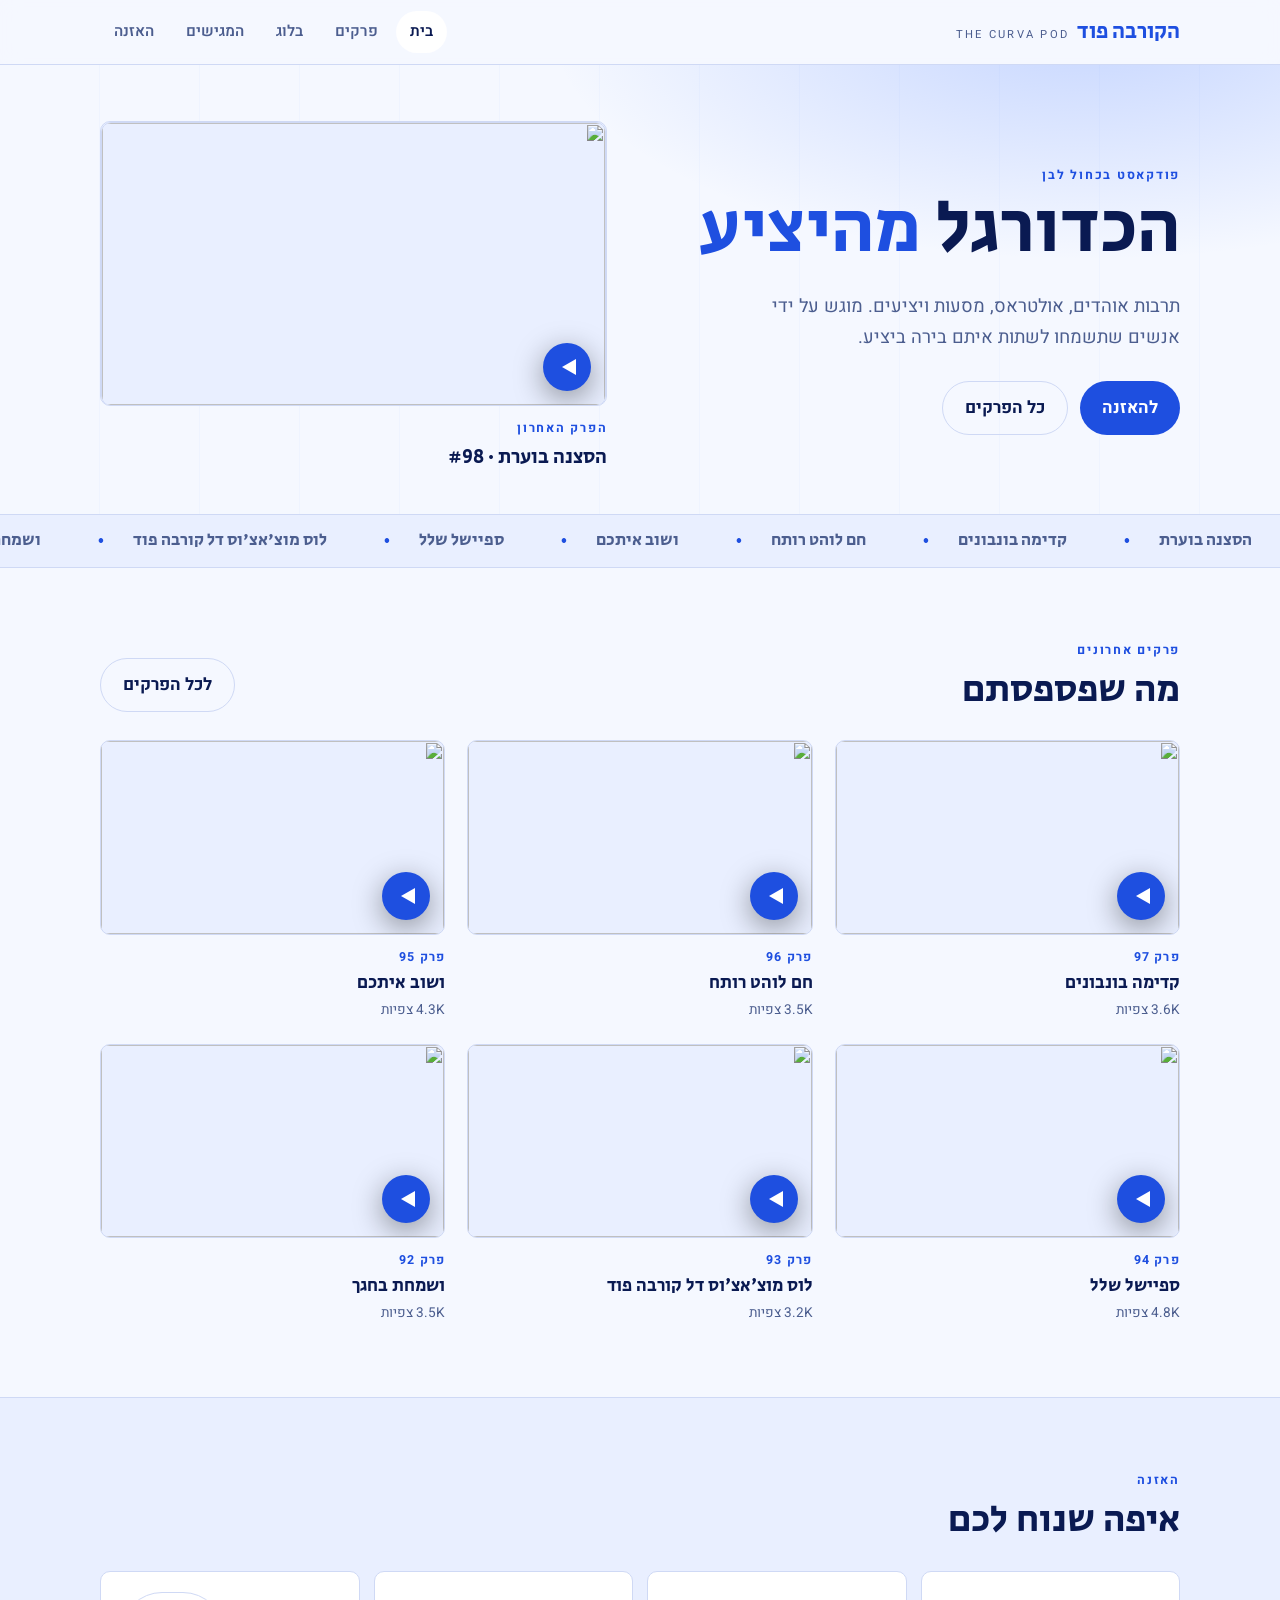
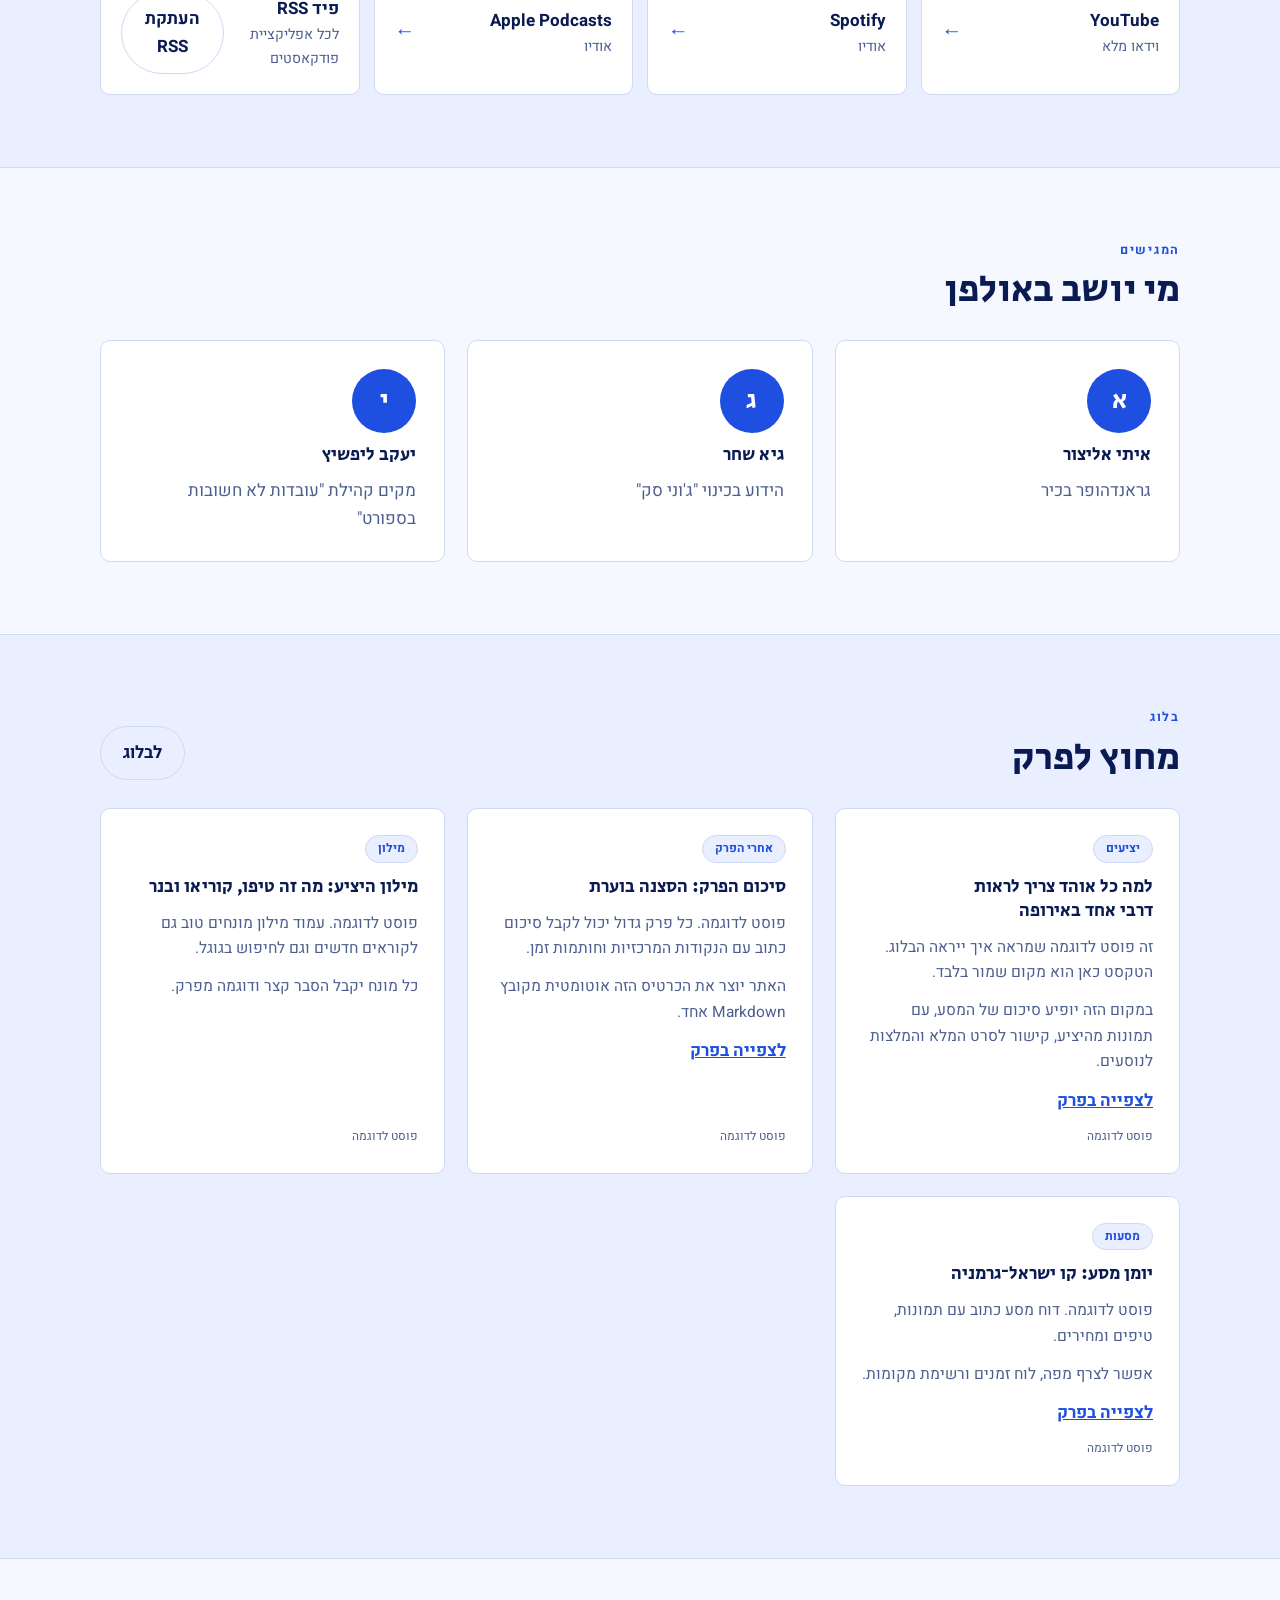
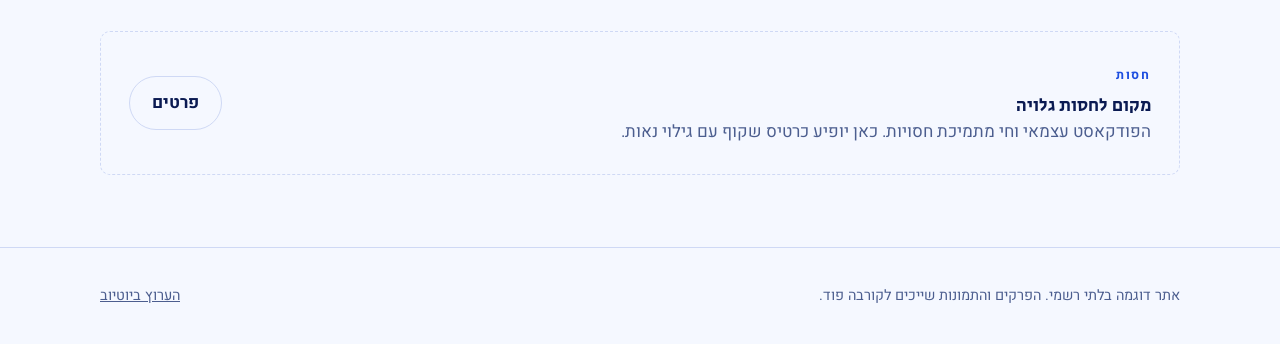
==== index.html @ 79d36384 "Add Curva Pod sample website Co-Authored-By: Claude Sonnet 5.5 <noreply@anthropic.com> Claude-Sessio" ====
<!doctype html>
<html lang="he" dir="rtl">
<head>
<meta charset="utf-8">
<meta name="viewport" content="width=device-width,initial-scale=1">
<title>הקורבה פוד</title>
<meta name="description" content="פודקאסט בכחול לבן על תרבות אוהדים, אולטראס והיציע. כל הפרקים, בלוג והמגישים.">
<meta property="og:title" content="הקורבה פוד">
<meta property="og:description" content="פודקאסט בכחול לבן על תרבות אוהדים, אולטראס והיציע. כל הפרקים, בלוג והמגישים.">
<link rel="preconnect" href="https://fonts.googleapis.com">
<link rel="preconnect" href="https://fonts.gstatic.com" crossorigin>
<link rel="stylesheet" href="https://fonts.googleapis.com/css2?family=Secular+One&family=Heebo:wght@400;600;700&display=swap">
<link rel="stylesheet" href="assets/style.css">
</head>
<body>
<header class="top"><div class="w">
<a class="logo" href="index.html"><b>הקורבה פוד</b><small>THE CURVA POD</small></a>
<nav aria-label="ראשי">
<a href="index.html" aria-current="page">בית</a><a href="episodes.html">פרקים</a><a href="blog.html">בלוג</a><a href="index.html#about">המגישים</a><a href="index.html#listen">האזנה</a>
</nav></div></header>
<main>
<section class="hero"><div class="w">
<div><span class="eyebrow">פודקאסט בכחול לבן</span>
<h1>הכדורגל <span>מהיציע</span></h1>
<p class="lead">תרבות אוהדים, אולטראס, מסעות ויציעים. מוגש על ידי אנשים שתשמחו לשתות איתם בירה ביציע.</p>
<div class="cta"><a class="btn" href="#listen">להאזנה</a><a class="btn ghost" href="episodes.html">כל הפרקים</a></div></div>
<div class="stage"><div class="vid" id="featured"></div><div class="cap"><span class="eyebrow">הפרק האחרון</span><b id="feat-title"></b></div></div>
</div></section>
<div class="ticker" id="ticker" aria-hidden="true"></div>
<section class="s"><div class="w">
<div class="head"><div class="l"><span class="eyebrow">פרקים אחרונים</span><h2>מה שפספסתם</h2></div><a class="btn ghost" href="episodes.html">לכל הפרקים</a></div>
<div class="grid3" id="latest"></div></div></section>
<section class="s band" id="listen"><div class="w">
<div class="head"><div class="l"><span class="eyebrow">האזנה</span><h2>איפה שנוח לכם</h2></div></div>
<div class="platforms">
<a class="pl" data-link="channelUrl" href="" target="_blank" rel="noopener"><span>YouTube<small>וידאו מלא</small></span><span class="arr">&larr;</span></a>
<a class="pl" data-link="spotify" href="" target="_blank" rel="noopener"><span>Spotify<small>אודיו</small></span><span class="arr">&larr;</span></a>
<a class="pl" data-link="apple" href="" target="_blank" rel="noopener"><span>Apple Podcasts<small>אודיו</small></span><span class="arr">&larr;</span></a>
<div class="pl"><span>פיד RSS<small>לכל אפליקציית פודקאסטים</small></span><button class="btn ghost" data-copy="">העתקת RSS</button></div>
</div></div></section>
<section class="s" id="about"><div class="w">
<div class="head"><div class="l"><span class="eyebrow">המגישים</span><h2>מי יושב באולפן</h2></div></div>
<div class="hosts" id="hosts"></div></div></section>
<section class="s band"><div class="w">
<div class="head"><div class="l"><span class="eyebrow">בלוג</span><h2>מחוץ לפרק</h2></div><a class="btn ghost" href="blog.html">לבלוג</a></div>
<div class="posts" id="posts"></div></div></section>
<section class="s"><div class="w"><div class="sponsor"><div><span class="eyebrow">חסות</span><h3 style="margin-top:6px">מקום לחסות גלויה</h3><p>הפודקאסט עצמאי וחי מתמיכת חסויות. כאן יופיע כרטיס שקוף עם גילוי נאות.</p></div><a class="btn ghost" href="#">פרטים</a></div></div></section>
</main>
<footer><div class="w"><span>אתר דוגמה בלתי רשמי. הפרקים והתמונות שייכים לקורבה פוד.</span><a href="" data-link="channelUrl" target="_blank" rel="noopener">הערוץ ביוטיוב</a></div></footer>
<script src="assets/data.js"></script><script src="assets/app.js"></script>
</body></html>
---- assets/style.css ----
:root{--bg:#070E22;--bg2:#0C1736;--surface:#101D42;--fg:#EEF2FF;--muted:#9DB0DE;--accent:#4C7DFF;--accent2:#8FB0FF;--line:#22346A;--white:#fff;
--display:'Secular One','Arial Hebrew',Arial,sans-serif;--body:'Heebo','Arial Hebrew',Arial,sans-serif}
@media (prefers-color-scheme:light){:root:not([data-theme=dark]){--bg:#F5F8FF;--bg2:#E9EFFF;--surface:#fff;--fg:#0A1A52;--muted:#4C5E8F;--accent:#1E4FE0;--accent2:#1E4FE0;--line:#CFD9F5}}
:root[data-theme=light]{--bg:#F5F8FF;--bg2:#E9EFFF;--surface:#fff;--fg:#0A1A52;--muted:#4C5E8F;--accent:#1E4FE0;--accent2:#1E4FE0;--line:#CFD9F5}
*{box-sizing:border-box}html{scroll-behavior:smooth}
body{margin:0;background:var(--bg);color:var(--fg);font-family:var(--body);font-size:17px;line-height:1.65}
img{max-width:100%;display:block}a{color:inherit}
.w{max-width:1120px;margin-inline:auto;padding-inline:20px}
h1,h2,h3{font-family:var(--display);font-weight:400;line-height:1.15;margin:0;text-wrap:balance}
h1{font-size:clamp(2.4rem,7vw,4.6rem)}h2{font-size:clamp(1.7rem,4vw,2.4rem)}h3{font-size:1.15rem;line-height:1.3}
p{margin:0}
.eyebrow{font-size:.78rem;letter-spacing:.14em;font-weight:700;color:var(--accent2)}
:focus-visible{outline:3px solid var(--accent2);outline-offset:3px}
/* header */
header.top{position:sticky;top:0;z-index:20;background:color-mix(in srgb,var(--bg) 88%,transparent);backdrop-filter:blur(10px);border-bottom:1px solid var(--line)}
header.top .w{display:flex;align-items:center;justify-content:space-between;gap:16px;min-height:64px;flex-wrap:wrap}
.logo{font-family:var(--display);font-size:1.4rem;text-decoration:none;display:flex;align-items:baseline;gap:8px}
.logo b{color:var(--accent2);font-weight:400}.logo small{font-family:var(--body);font-size:.7rem;letter-spacing:.2em;color:var(--muted)}
nav{display:flex;gap:4px;flex-wrap:wrap}
nav a{text-decoration:none;padding:8px 14px;border-radius:99px;font-weight:600;font-size:.95rem;color:var(--muted)}
nav a:hover,nav a[aria-current]{background:var(--surface);color:var(--fg)}
.btn{display:inline-flex;align-items:center;gap:8px;padding:12px 22px;border-radius:99px;background:var(--accent);color:#fff;font-weight:700;text-decoration:none;border:0;cursor:pointer;font:inherit;font-weight:700}
.btn.ghost{background:transparent;border:1.5px solid var(--line);color:var(--fg)}
.btn:hover{filter:brightness(1.1)}
/* hero */
.hero{position:relative;overflow:hidden;padding-block:56px 40px;background:
 radial-gradient(900px 400px at 85% -10%,rgba(76,125,255,.28),transparent 60%),
 repeating-linear-gradient(90deg,transparent 0 99px,rgba(143,176,255,.06) 99px 100px)}
.hero .w{display:grid;grid-template-columns:1.05fr 1fr;gap:40px;align-items:center}
.hero h1 span{color:var(--accent2)}
.hero .lead{color:var(--muted);font-size:1.15rem;margin-top:20px;max-width:46ch}
.cta{display:flex;gap:12px;flex-wrap:wrap;margin-top:28px}
.stage{display:flex;flex-direction:column;gap:12px;min-width:0}
.vid,.thumb{position:relative;aspect-ratio:16/9;width:100%;border-radius:10px;overflow:hidden;background:var(--bg2);border:1px solid var(--line)}
.vid iframe,.ep iframe{width:100%;aspect-ratio:16/9;border:0;display:block}
button.thumb{padding:0;cursor:pointer;display:block}
.thumb img{width:100%;height:100%;object-fit:cover;transition:transform .4s}
.thumb:hover img{transform:scale(1.04)}
.pbtn{position:absolute;inset:auto 14px 14px auto;width:48px;height:48px;border-radius:50%;background:var(--accent);box-shadow:0 8px 30px rgba(0,0,0,.4)}
.pbtn::after{content:"";position:absolute;inset:0;margin:auto;width:0;height:0;border-style:solid;border-width:8px 0 8px 14px;border-color:transparent transparent transparent #fff;translate:2px 0;rotate:180deg}
.stage .cap{display:flex;flex-direction:column;gap:2px}.stage .cap b{font-family:var(--display);font-weight:400;font-size:1.25rem}
/* ticker */
.ticker{border-block:1px solid var(--line);background:var(--bg2);overflow:hidden;white-space:nowrap}
.tr{display:inline-flex;animation:tick 55s linear infinite}
.tr span{padding:12px 28px;font-family:var(--display);font-size:1.05rem;color:var(--muted)}
.tr span::after{content:"\2022";margin-inline-start:28px;color:var(--accent)}
@keyframes tick{to{transform:translateX(50%)}}
@media (prefers-reduced-motion:reduce){.tr{animation:none}.thumb img{transition:none}html{scroll-behavior:auto}}
/* sections */
section.s{padding-block:72px}
.head{display:flex;justify-content:space-between;align-items:end;gap:16px;flex-wrap:wrap;margin-bottom:28px}
.head .l{display:flex;flex-direction:column;gap:8px}
.grid3{display:grid;grid-template-columns:repeat(auto-fill,minmax(300px,1fr));gap:22px}
.ep{display:flex;flex-direction:column;gap:12px;min-width:0}
.ep .meta{display:flex;flex-direction:column;gap:4px}
.ep .num{font-size:.78rem;letter-spacing:.1em;font-weight:700;color:var(--accent2)}
.ep .views{font-size:.85rem;color:var(--muted)}
.platforms{display:grid;grid-template-columns:repeat(auto-fit,minmax(200px,1fr));gap:14px}
.pl{display:flex;justify-content:space-between;align-items:center;gap:12px;padding:20px;border:1px solid var(--line);border-radius:10px;background:var(--surface);text-decoration:none;font-weight:700}
.pl:hover{border-color:var(--accent)}.pl small{color:var(--muted);font-weight:400;display:block}
.pl .arr{color:var(--accent2);font-size:1.3rem}
.band{background:var(--bg2);border-block:1px solid var(--line)}
.hosts{display:grid;grid-template-columns:repeat(auto-fit,minmax(240px,1fr));gap:22px}
.host{padding:28px;border:1px solid var(--line);border-radius:10px;background:var(--surface);display:flex;flex-direction:column;gap:10px}
.avatar{width:64px;height:64px;border-radius:50%;display:grid;place-items:center;background:var(--accent);color:#fff;font-family:var(--display);font-size:1.6rem}
.host p{color:var(--muted)}
.posts{display:grid;grid-template-columns:repeat(auto-fill,minmax(300px,1fr));gap:22px}
.post{padding:26px;border:1px solid var(--line);border-radius:10px;background:var(--surface);display:flex;flex-direction:column;gap:12px;min-width:0}
.post p{color:var(--muted);font-size:.97rem}
.tag{align-self:flex-start;font-size:.75rem;font-weight:700;padding:3px 12px;border-radius:99px;background:var(--bg2);color:var(--accent2);border:1px solid var(--line)}
.link{color:var(--accent2);font-weight:700}
.sample{font-size:.75rem;color:var(--muted);margin-top:auto}
.sponsor{display:flex;justify-content:space-between;align-items:center;gap:20px;flex-wrap:wrap;padding:28px;border:1px dashed var(--line);border-radius:10px}
.sponsor p{color:var(--muted);max-width:60ch}
.search{display:flex;gap:12px;align-items:center;flex-wrap:wrap}
.search input{flex:1;min-width:220px;padding:14px 18px;border-radius:99px;border:1.5px solid var(--line);background:var(--surface);color:var(--fg);font:inherit}
.empty{color:var(--muted);padding:40px 0}
.page-h{padding-block:56px 24px}
.page-h p{color:var(--muted);margin-top:12px;max-width:55ch}
footer{border-top:1px solid var(--line);padding-block:36px;color:var(--muted);font-size:.9rem}
footer .w{display:flex;justify-content:space-between;gap:16px;flex-wrap:wrap}
@media (max-width:820px){.hero .w{grid-template-columns:1fr}.hero{padding-block:36px 28px}section.s{padding-block:52px}}
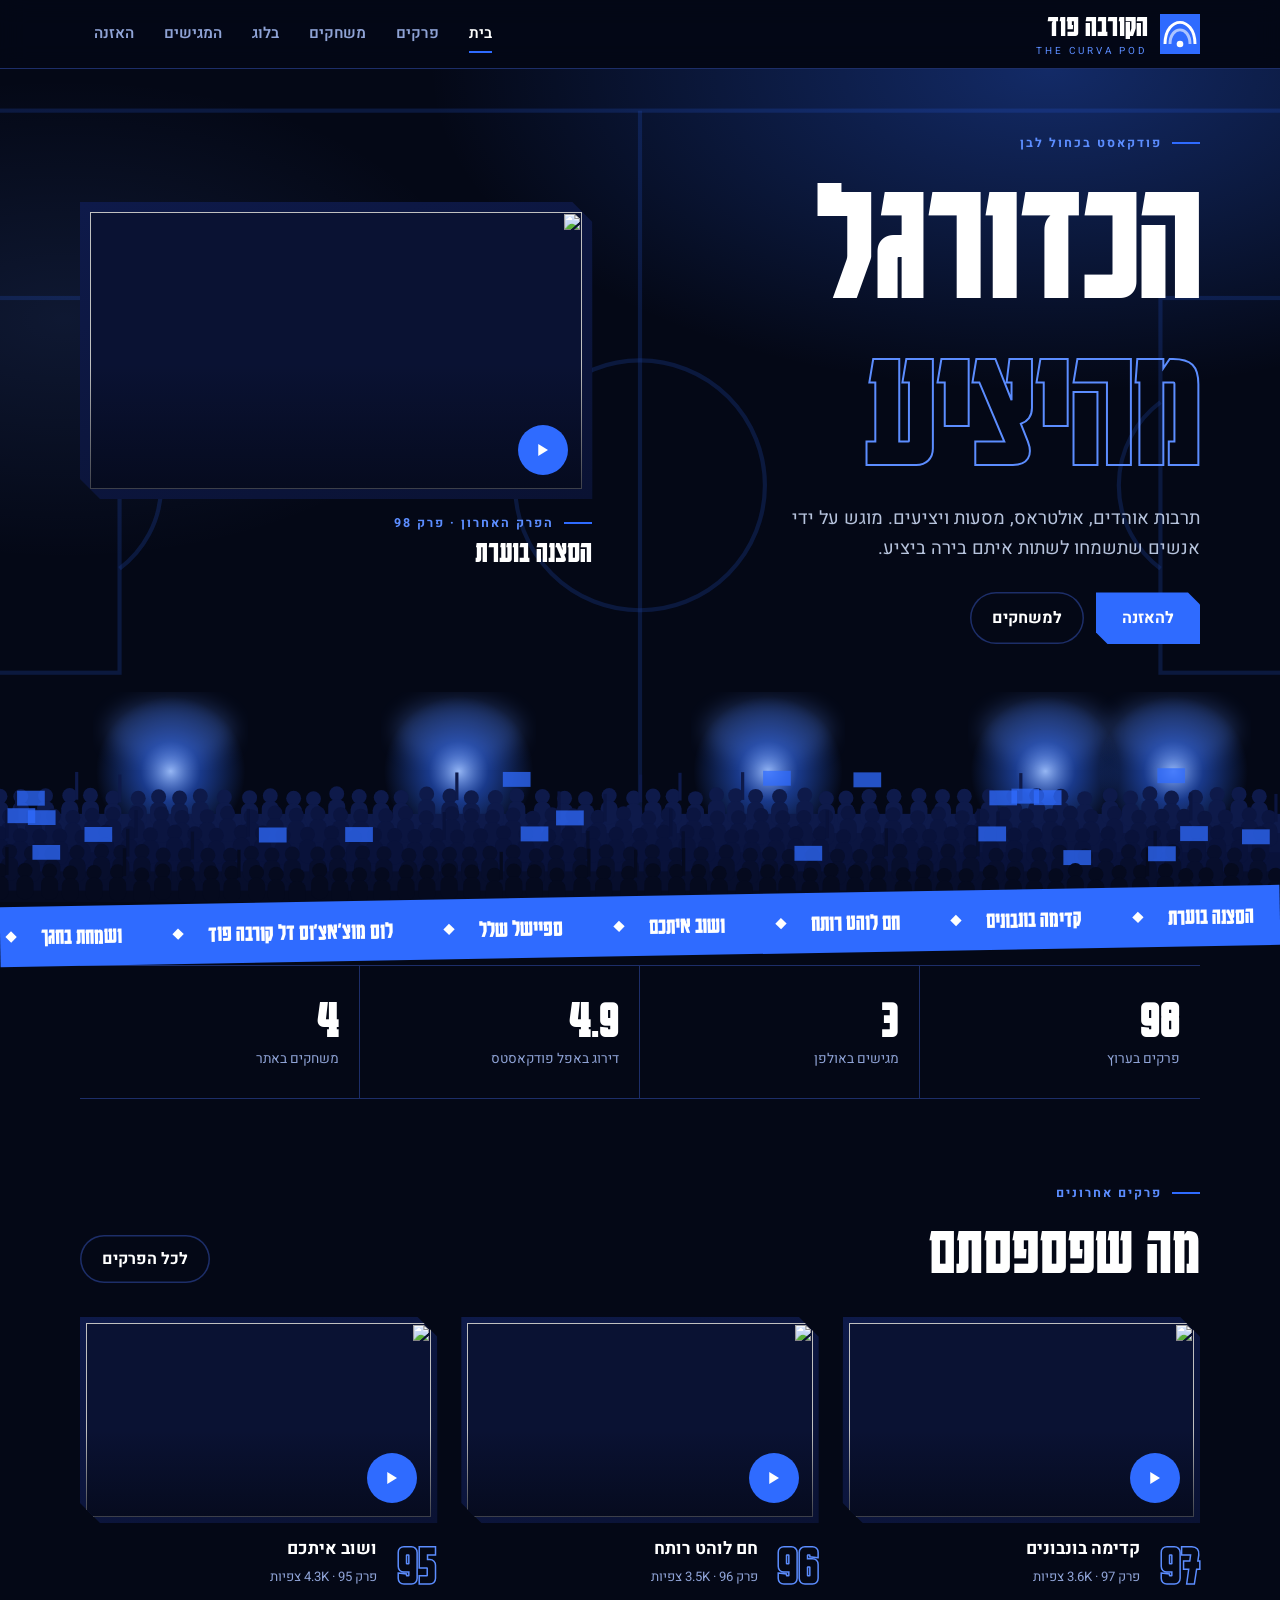
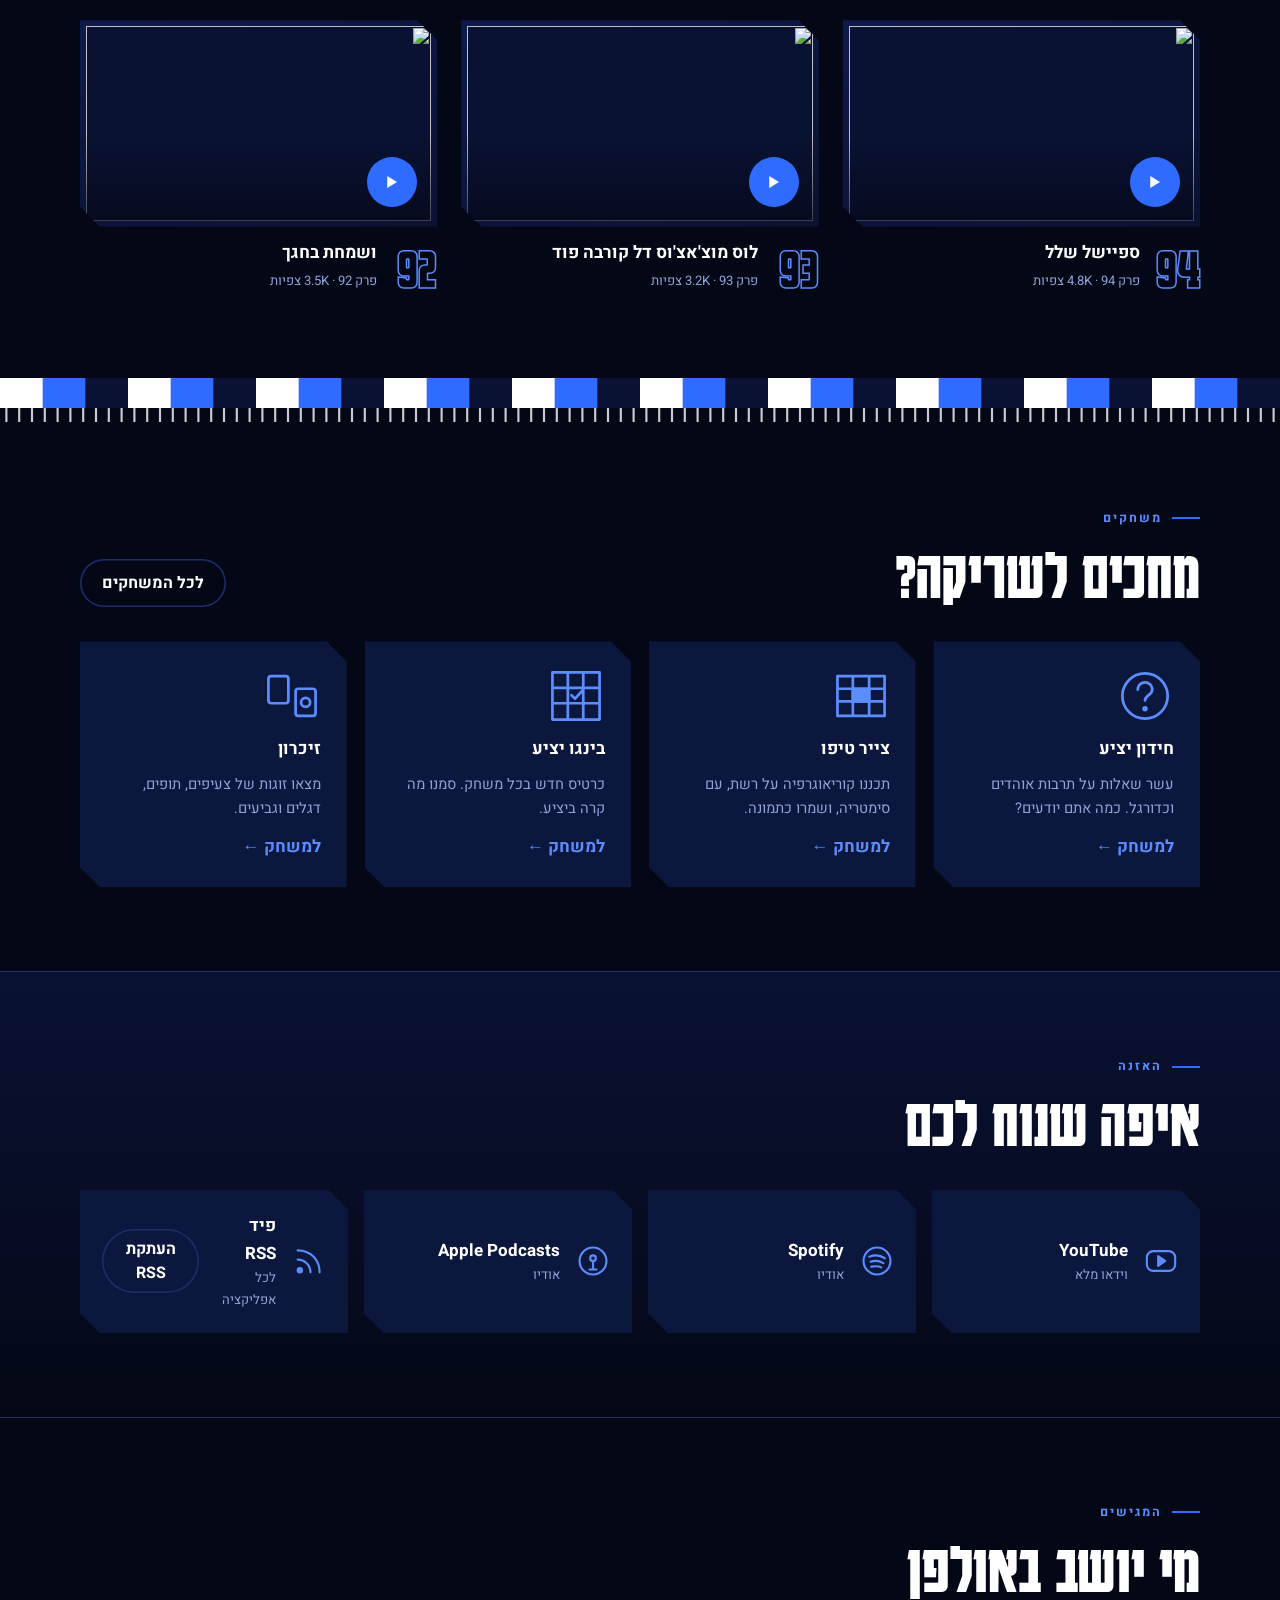
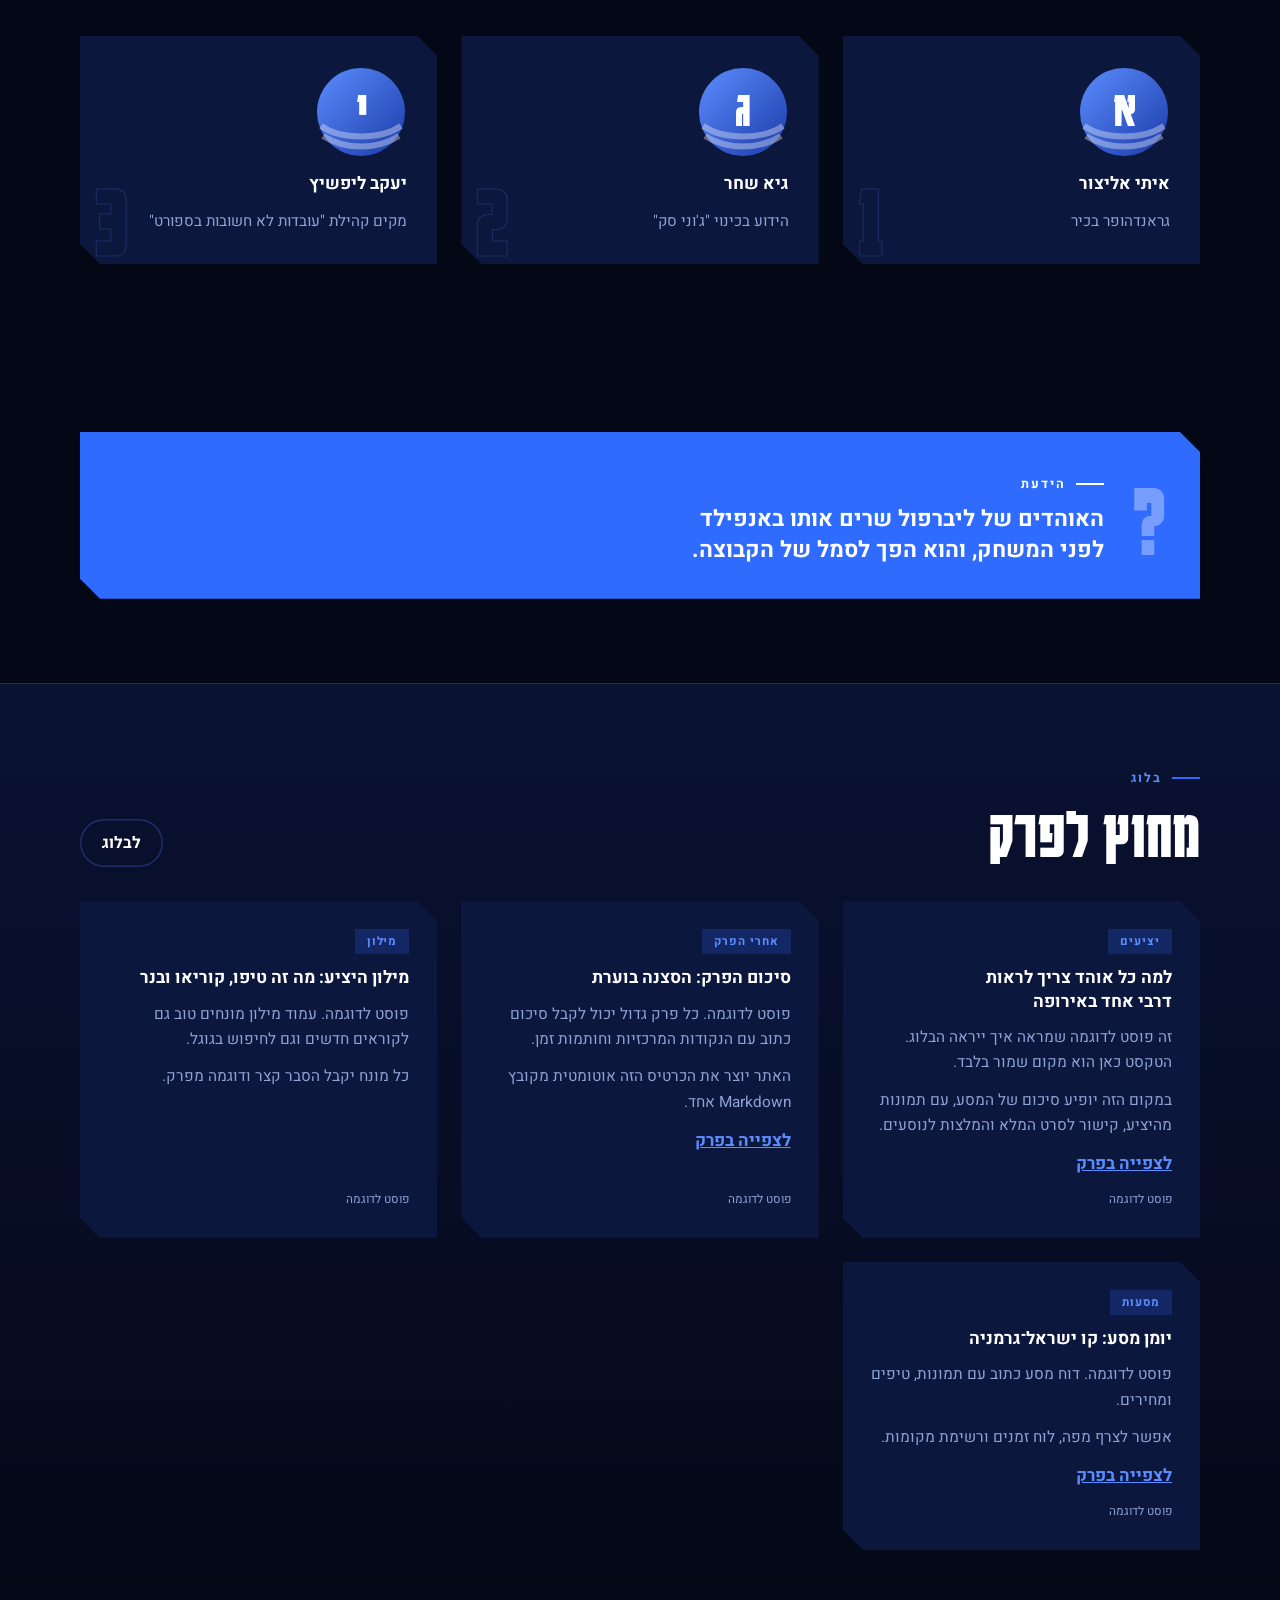
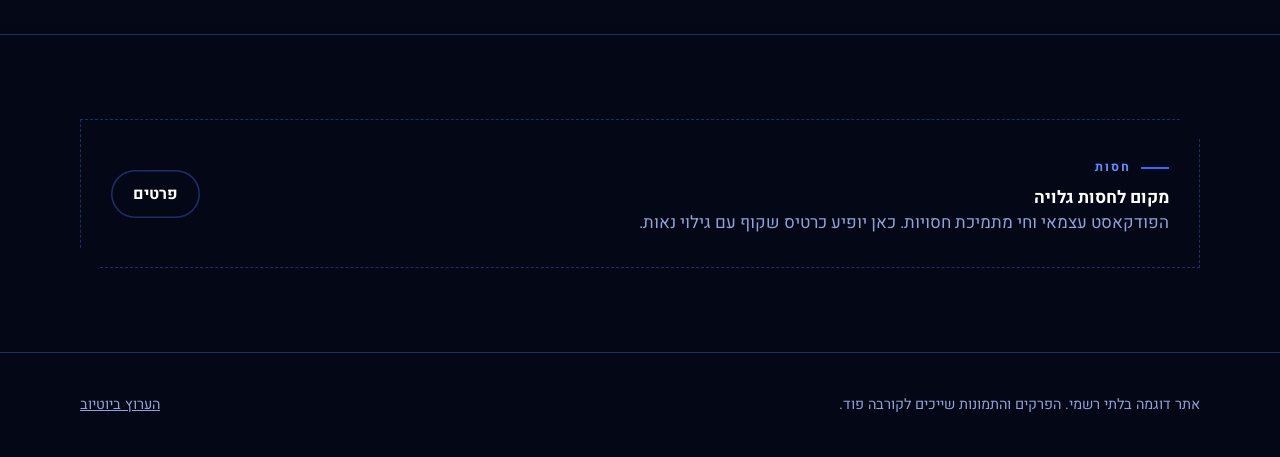
==== commit a99ebf31: "Redesign site and add games New matchday-style visual identity with SVG icons, crowd scene and scarf" ====
--- a/index.html
+++ b/index.html
@@ -2,49 +2,68 @@
 <html lang="he" dir="rtl">
 <head>
 <meta charset="utf-8">
-<meta name="viewport" content="width=device-width,initial-scale=1">
+<meta name="viewport" content="width=device-width,initial-scale=1,viewport-fit=cover">
+<meta name="theme-color" content="#040816">
 <title>הקורבה פוד</title>
-<meta name="description" content="פודקאסט בכחול לבן על תרבות אוהדים, אולטראס והיציע. כל הפרקים, בלוג והמגישים.">
+<meta name="description" content="פודקאסט בכחול לבן על תרבות אוהדים, אולטראס והיציע. פרקים, משחקים, בלוג והמגישים.">
 <meta property="og:title" content="הקורבה פוד">
-<meta property="og:description" content="פודקאסט בכחול לבן על תרבות אוהדים, אולטראס והיציע. כל הפרקים, בלוג והמגישים.">
+<meta property="og:description" content="פודקאסט בכחול לבן על תרבות אוהדים, אולטראס והיציע. פרקים, משחקים, בלוג והמגישים.">
 <link rel="preconnect" href="https://fonts.googleapis.com">
 <link rel="preconnect" href="https://fonts.gstatic.com" crossorigin>
-<link rel="stylesheet" href="https://fonts.googleapis.com/css2?family=Secular+One&family=Heebo:wght@400;600;700&display=swap">
+<link rel="stylesheet" href="https://fonts.googleapis.com/css2?family=Karantina:wght@400;700&family=Heebo:wght@400;600;700&display=swap">
 <link rel="stylesheet" href="assets/style.css">
 </head>
 <body>
 <header class="top"><div class="w">
-<a class="logo" href="index.html"><b>הקורבה פוד</b><small>THE CURVA POD</small></a>
+<a class="logo" href="index.html" aria-label="הקורבה פוד, עמוד הבית">
+<svg viewBox="0 0 48 48" aria-hidden="true"><rect width="48" height="48" fill="#2F6BFF"/><path d="M6 36C6 18 16 10 24 10s18 8 18 26" fill="none" stroke="#fff" stroke-width="3.5"/><path d="M12 36c0-11 6-17 12-17s12 6 12 17" fill="none" stroke="#fff" stroke-opacity=".6" stroke-width="3.5"/><circle cx="24" cy="36" r="4" fill="#fff"/></svg>
+<span><b>הקורבה פוד</b><small>THE CURVA POD</small></span></a>
 <nav aria-label="ראשי">
-<a href="index.html" aria-current="page">בית</a><a href="episodes.html">פרקים</a><a href="blog.html">בלוג</a><a href="index.html#about">המגישים</a><a href="index.html#listen">האזנה</a>
+<a href="index.html" aria-current="page">בית</a><a href="episodes.html">פרקים</a><a href="games.html">משחקים</a><a href="blog.html">בלוג</a><a href="index.html#about">המגישים</a><a href="index.html#listen">האזנה</a>
 </nav></div></header>
 <main>
-<section class="hero"><div class="w">
+<section class="hero"><svg class="pitch" viewBox="0 0 800 400" preserveAspectRatio="xMidYMid slice" fill="none" stroke="#2F6BFF" stroke-opacity=".35" stroke-width="2" aria-hidden="true"><rect x="40" y="20" width="720" height="360"/><path d="M400 20v360"/><circle cx="400" cy="200" r="60"/><rect x="40" y="110" width="110" height="180"/><rect x="650" y="110" width="110" height="180"/><path d="M150 160a50 50 0 0 1 0 80M650 160a50 50 0 0 0 0 80"/></svg><div class="w">
 <div><span class="eyebrow">פודקאסט בכחול לבן</span>
-<h1>הכדורגל <span>מהיציע</span></h1>
+<h1>הכדורגל<br><span class="o">מהיציע</span></h1>
 <p class="lead">תרבות אוהדים, אולטראס, מסעות ויציעים. מוגש על ידי אנשים שתשמחו לשתות איתם בירה ביציע.</p>
-<div class="cta"><a class="btn" href="#listen">להאזנה</a><a class="btn ghost" href="episodes.html">כל הפרקים</a></div></div>
-<div class="stage"><div class="vid" id="featured"></div><div class="cap"><span class="eyebrow">הפרק האחרון</span><b id="feat-title"></b></div></div>
-</div></section>
+<div class="cta"><a class="btn" href="#listen">להאזנה</a><a class="btn ghost" href="games.html">למשחקים</a></div></div>
+<div class="stage"><div class="ticket cut"><div class="vid" id="featured"></div></div><div class="cap"><span class="eyebrow" id="feat-num"></span><b id="feat-title"></b></div></div>
+</div><svg class="crowd" id="crowd" preserveAspectRatio="xMidYMax slice" aria-hidden="true"></svg></section>
 <div class="ticker" id="ticker" aria-hidden="true"></div>
+<div class="w"><div class="stats">
+<div class="stat"><b id="stat-eps">98</b><span>פרקים בערוץ</span></div>
+<div class="stat"><b>3</b><span>מגישים באולפן</span></div>
+<div class="stat"><b>4.9</b><span>דירוג באפל פודקאסטס</span></div>
+<div class="stat"><b>4</b><span>משחקים באתר</span></div>
+</div></div>
 <section class="s"><div class="w">
 <div class="head"><div class="l"><span class="eyebrow">פרקים אחרונים</span><h2>מה שפספסתם</h2></div><a class="btn ghost" href="episodes.html">לכל הפרקים</a></div>
 <div class="grid3" id="latest"></div></div></section>
+<svg class="scarf" viewBox="0 0 1200 46" preserveAspectRatio="none" aria-hidden="true"><defs><pattern id="sp" width="120" height="30" patternUnits="userSpaceOnUse"><rect width="120" height="30" fill="#2F6BFF"/><rect width="40" height="30" fill="#fff"/><rect x="80" width="40" height="30" fill="#0A1233"/></pattern></defs><rect width="1200" height="30" fill="url(#sp)"/><g stroke="#fff" stroke-width="2" opacity=".8"><path d="M6 30v14"/><path d="M18 30v14"/><path d="M30 30v14"/><path d="M42 30v14"/><path d="M54 30v14"/><path d="M66 30v14"/><path d="M78 30v14"/><path d="M90 30v14"/><path d="M102 30v14"/><path d="M114 30v14"/><path d="M126 30v14"/><path d="M138 30v14"/><path d="M150 30v14"/><path d="M162 30v14"/><path d="M174 30v14"/><path d="M186 30v14"/><path d="M198 30v14"/><path d="M210 30v14"/><path d="M222 30v14"/><path d="M234 30v14"/><path d="M246 30v14"/><path d="M258 30v14"/><path d="M270 30v14"/><path d="M282 30v14"/><path d="M294 30v14"/><path d="M306 30v14"/><path d="M318 30v14"/><path d="M330 30v14"/><path d="M342 30v14"/><path d="M354 30v14"/><path d="M366 30v14"/><path d="M378 30v14"/><path d="M390 30v14"/><path d="M402 30v14"/><path d="M414 30v14"/><path d="M426 30v14"/><path d="M438 30v14"/><path d="M450 30v14"/><path d="M462 30v14"/><path d="M474 30v14"/><path d="M486 30v14"/><path d="M498 30v14"/><path d="M510 30v14"/><path d="M522 30v14"/><path d="M534 30v14"/><path d="M546 30v14"/><path d="M558 30v14"/><path d="M570 30v14"/><path d="M582 30v14"/><path d="M594 30v14"/><path d="M606 30v14"/><path d="M618 30v14"/><path d="M630 30v14"/><path d="M642 30v14"/><path d="M654 30v14"/><path d="M666 30v14"/><path d="M678 30v14"/><path d="M690 30v14"/><path d="M702 30v14"/><path d="M714 30v14"/><path d="M726 30v14"/><path d="M738 30v14"/><path d="M750 30v14"/><path d="M762 30v14"/><path d="M774 30v14"/><path d="M786 30v14"/><path d="M798 30v14"/><path d="M810 30v14"/><path d="M822 30v14"/><path d="M834 30v14"/><path d="M846 30v14"/><path d="M858 30v14"/><path d="M870 30v14"/><path d="M882 30v14"/><path d="M894 30v14"/><path d="M906 30v14"/><path d="M918 30v14"/><path d="M930 30v14"/><path d="M942 30v14"/><path d="M954 30v14"/><path d="M966 30v14"/><path d="M978 30v14"/><path d="M990 30v14"/><path d="M1002 30v14"/><path d="M1014 30v14"/><path d="M1026 30v14"/><path d="M1038 30v14"/><path d="M1050 30v14"/><path d="M1062 30v14"/><path d="M1074 30v14"/><path d="M1086 30v14"/><path d="M1098 30v14"/><path d="M1110 30v14"/><path d="M1122 30v14"/><path d="M1134 30v14"/><path d="M1146 30v14"/><path d="M1158 30v14"/><path d="M1170 30v14"/><path d="M1182 30v14"/><path d="M1194 30v14"/></g></svg>
+<section class="s" id="games"><div class="w">
+<div class="head"><div class="l"><span class="eyebrow">משחקים</span><h2>מחכים לשריקה?</h2></div><a class="btn ghost" href="games.html">לכל המשחקים</a></div>
+<div class="gcards">
+<a class="gc cut" href="games.html#quiz"><svg viewBox="0 0 64 64" aria-hidden="true"><use href="#i-quiz"/></svg><h3>חידון יציע</h3><p>עשר שאלות על תרבות אוהדים וכדורגל. כמה אתם יודעים?</p><span class="go">למשחק &larr;</span></a>
+<a class="gc cut" href="games.html#tifo"><svg viewBox="0 0 64 64" aria-hidden="true"><use href="#i-paint"/></svg><h3>צייר טיפו</h3><p>תכננו קוריאוגרפיה על רשת, עם סימטריה, ושמרו כתמונה.</p><span class="go">למשחק &larr;</span></a>
+<a class="gc cut" href="games.html#bingo"><svg viewBox="0 0 64 64" aria-hidden="true"><use href="#i-bingo"/></svg><h3>בינגו יציע</h3><p>כרטיס חדש בכל משחק. סמנו מה קרה ביציע.</p><span class="go">למשחק &larr;</span></a>
+<a class="gc cut" href="games.html#memory"><svg viewBox="0 0 64 64" aria-hidden="true"><use href="#i-cards"/></svg><h3>זיכרון</h3><p>מצאו זוגות של צעיפים, תופים, דגלים וגביעים.</p><span class="go">למשחק &larr;</span></a>
+</div></div></section>
 <section class="s band" id="listen"><div class="w">
 <div class="head"><div class="l"><span class="eyebrow">האזנה</span><h2>איפה שנוח לכם</h2></div></div>
 <div class="platforms">
-<a class="pl" data-link="channelUrl" href="" target="_blank" rel="noopener"><span>YouTube<small>וידאו מלא</small></span><span class="arr">&larr;</span></a>
-<a class="pl" data-link="spotify" href="" target="_blank" rel="noopener"><span>Spotify<small>אודיו</small></span><span class="arr">&larr;</span></a>
-<a class="pl" data-link="apple" href="" target="_blank" rel="noopener"><span>Apple Podcasts<small>אודיו</small></span><span class="arr">&larr;</span></a>
-<div class="pl"><span>פיד RSS<small>לכל אפליקציית פודקאסטים</small></span><button class="btn ghost" data-copy="">העתקת RSS</button></div>
+<a class="pl cut" data-link="channelUrl" href="" target="_blank" rel="noopener"><svg viewBox="0 0 48 48" aria-hidden="true"><use href="#i-yt"/></svg><span>YouTube<small>וידאו מלא</small></span></a>
+<a class="pl cut" data-link="spotify" href="" target="_blank" rel="noopener"><svg viewBox="0 0 48 48" aria-hidden="true"><use href="#i-spot"/></svg><span>Spotify<small>אודיו</small></span></a>
+<a class="pl cut" data-link="apple" href="" target="_blank" rel="noopener"><svg viewBox="0 0 48 48" aria-hidden="true"><use href="#i-apple"/></svg><span>Apple Podcasts<small>אודיו</small></span></a>
+<div class="pl cut"><svg viewBox="0 0 48 48" aria-hidden="true"><use href="#i-rss"/></svg><span>פיד RSS<small>לכל אפליקציה</small></span><button class="btn ghost" data-copy="">העתקת RSS</button></div>
 </div></div></section>
 <section class="s" id="about"><div class="w">
 <div class="head"><div class="l"><span class="eyebrow">המגישים</span><h2>מי יושב באולפן</h2></div></div>
 <div class="hosts" id="hosts"></div></div></section>
+<section class="s"><div class="w"><div class="fact cut"><span class="q" aria-hidden="true">?</span><div><span class="eyebrow">הידעת</span><h3 id="fact" style="margin-top:10px"></h3></div></div></div></section>
 <section class="s band"><div class="w">
 <div class="head"><div class="l"><span class="eyebrow">בלוג</span><h2>מחוץ לפרק</h2></div><a class="btn ghost" href="blog.html">לבלוג</a></div>
 <div class="posts" id="posts"></div></div></section>
-<section class="s"><div class="w"><div class="sponsor"><div><span class="eyebrow">חסות</span><h3 style="margin-top:6px">מקום לחסות גלויה</h3><p>הפודקאסט עצמאי וחי מתמיכת חסויות. כאן יופיע כרטיס שקוף עם גילוי נאות.</p></div><a class="btn ghost" href="#">פרטים</a></div></div></section>
+<section class="s"><div class="w"><div class="sponsor cut"><div><span class="eyebrow">חסות</span><h3 style="margin-top:8px">מקום לחסות גלויה</h3><p>הפודקאסט עצמאי וחי מתמיכת חסויות. כאן יופיע כרטיס שקוף עם גילוי נאות.</p></div><a class="btn ghost" href="#">פרטים</a></div></div></section>
 </main>
 <footer><div class="w"><span>אתר דוגמה בלתי רשמי. הפרקים והתמונות שייכים לקורבה פוד.</span><a href="" data-link="channelUrl" target="_blank" rel="noopener">הערוץ ביוטיוב</a></div></footer>
 <script src="assets/data.js"></script><script src="assets/app.js"></script>
--- a/assets/style.css
+++ b/assets/style.css
@@ -1,82 +1,165 @@
-:root{--bg:#070E22;--bg2:#0C1736;--surface:#101D42;--fg:#EEF2FF;--muted:#9DB0DE;--accent:#4C7DFF;--accent2:#8FB0FF;--line:#22346A;--white:#fff;
---display:'Secular One','Arial Hebrew',Arial,sans-serif;--body:'Heebo','Arial Hebrew',Arial,sans-serif}
-@media (prefers-color-scheme:light){:root:not([data-theme=dark]){--bg:#F5F8FF;--bg2:#E9EFFF;--surface:#fff;--fg:#0A1A52;--muted:#4C5E8F;--accent:#1E4FE0;--accent2:#1E4FE0;--line:#CFD9F5}}
-:root[data-theme=light]{--bg:#F5F8FF;--bg2:#E9EFFF;--surface:#fff;--fg:#0A1A52;--muted:#4C5E8F;--accent:#1E4FE0;--accent2:#1E4FE0;--line:#CFD9F5}
-*{box-sizing:border-box}html{scroll-behavior:smooth}
-body{margin:0;background:var(--bg);color:var(--fg);font-family:var(--body);font-size:17px;line-height:1.65}
-img{max-width:100%;display:block}a{color:inherit}
-.w{max-width:1120px;margin-inline:auto;padding-inline:20px}
-h1,h2,h3{font-family:var(--display);font-weight:400;line-height:1.15;margin:0;text-wrap:balance}
-h1{font-size:clamp(2.4rem,7vw,4.6rem)}h2{font-size:clamp(1.7rem,4vw,2.4rem)}h3{font-size:1.15rem;line-height:1.3}
-p{margin:0}
-.eyebrow{font-size:.78rem;letter-spacing:.14em;font-weight:700;color:var(--accent2)}
-:focus-visible{outline:3px solid var(--accent2);outline-offset:3px}
+/* Matchday-programme meets night stadium. Dark by design: ink navy, electric blue, ice white. */
+:root{--ink:#040816;--navy:#0A1233;--navy2:#0E1A4A;--panel:#0C173D;--line:#1D2E69;--blue:#2F6BFF;--blue2:#5C8DFF;--ice:#D6E4FF;--white:#fff;--muted:#8FA3D6;
+--display:'Karantina','Arial Hebrew',Impact,sans-serif;--body:'Heebo','Arial Hebrew',Arial,sans-serif;color-scheme:dark}
+*{box-sizing:border-box}html{scroll-behavior:smooth;overflow-x:clip}
+body{margin:0;background:var(--ink);color:var(--ice);font-family:var(--body);font-size:17px;line-height:1.65;overflow-x:clip}
+img,svg{max-width:100%}a{color:inherit}p{margin:0}
+.w{max-width:1160px;margin-inline:auto;padding-inline:max(20px,env(safe-area-inset-left))}
+h1,h2,h3{font-family:var(--display);font-weight:700;margin:0;line-height:.95;color:var(--white);text-wrap:balance}
+h2{font-size:clamp(2.6rem,6vw,4.4rem)}
+h3{font-family:var(--body);font-weight:700;font-size:1.08rem;line-height:1.35}
+.eyebrow{display:inline-flex;align-items:center;gap:10px;font-size:.78rem;letter-spacing:.16em;font-weight:700;color:var(--blue2)}
+.eyebrow::before{content:"";width:28px;height:2px;background:var(--blue)}
+:focus-visible{outline:3px solid var(--blue2);outline-offset:3px;border-radius:4px}
+.cut{clip-path:polygon(0 0,calc(100% - 20px) 0,100% 20px,100% 100%,20px 100%,0 calc(100% - 20px))}
 /* header */
-header.top{position:sticky;top:0;z-index:20;background:color-mix(in srgb,var(--bg) 88%,transparent);backdrop-filter:blur(10px);border-bottom:1px solid var(--line)}
-header.top .w{display:flex;align-items:center;justify-content:space-between;gap:16px;min-height:64px;flex-wrap:wrap}
-.logo{font-family:var(--display);font-size:1.4rem;text-decoration:none;display:flex;align-items:baseline;gap:8px}
-.logo b{color:var(--accent2);font-weight:400}.logo small{font-family:var(--body);font-size:.7rem;letter-spacing:.2em;color:var(--muted)}
-nav{display:flex;gap:4px;flex-wrap:wrap}
-nav a{text-decoration:none;padding:8px 14px;border-radius:99px;font-weight:600;font-size:.95rem;color:var(--muted)}
-nav a:hover,nav a[aria-current]{background:var(--surface);color:var(--fg)}
-.btn{display:inline-flex;align-items:center;gap:8px;padding:12px 22px;border-radius:99px;background:var(--accent);color:#fff;font-weight:700;text-decoration:none;border:0;cursor:pointer;font:inherit;font-weight:700}
-.btn.ghost{background:transparent;border:1.5px solid var(--line);color:var(--fg)}
-.btn:hover{filter:brightness(1.1)}
+header.top{position:sticky;top:0;z-index:30;background:rgba(4,8,22,.82);backdrop-filter:blur(12px);border-bottom:1px solid var(--line)}
+header.top .w{display:flex;align-items:center;justify-content:space-between;gap:12px;min-height:68px;flex-wrap:wrap}
+.logo{display:flex;align-items:center;gap:12px;text-decoration:none}
+.logo svg{width:40px;height:40px;flex:none}
+.logo b{font-family:var(--display);font-size:2rem;line-height:1;color:var(--white);font-weight:700}
+.logo small{display:block;font-size:.62rem;letter-spacing:.3em;color:var(--blue2);margin-top:-2px}
+nav{display:flex;gap:2px;flex-wrap:wrap}
+nav a{text-decoration:none;padding:8px 14px;font-weight:600;font-size:.95rem;color:var(--muted);border-radius:6px;position:relative}
+nav a:hover{color:var(--white)}
+nav a[aria-current]{color:var(--white)}
+nav a[aria-current]::after{content:"";position:absolute;inset:auto 14px 2px;height:2px;background:var(--blue)}
+.btn{display:inline-flex;align-items:center;gap:10px;padding:14px 26px;background:var(--blue);color:#fff;font:700 1rem var(--body);text-decoration:none;border:0;cursor:pointer;clip-path:polygon(0 0,calc(100% - 12px) 0,100% 12px,100% 100%,12px 100%,0 calc(100% - 12px));transition:background .2s,transform .2s}
+.btn:hover{background:var(--blue2);transform:translateY(-2px)}
+.btn.ghost{background:transparent;color:var(--white);box-shadow:inset 0 0 0 1.5px var(--line);clip-path:none;border-radius:99px;padding:12px 22px}
+.btn.ghost:hover{box-shadow:inset 0 0 0 1.5px var(--blue2);background:rgba(47,107,255,.12)}
 /* hero */
-.hero{position:relative;overflow:hidden;padding-block:56px 40px;background:
- radial-gradient(900px 400px at 85% -10%,rgba(76,125,255,.28),transparent 60%),
- repeating-linear-gradient(90deg,transparent 0 99px,rgba(143,176,255,.06) 99px 100px)}
-.hero .w{display:grid;grid-template-columns:1.05fr 1fr;gap:40px;align-items:center}
-.hero h1 span{color:var(--accent2)}
-.hero .lead{color:var(--muted);font-size:1.15rem;margin-top:20px;max-width:46ch}
+.hero{position:relative;overflow:hidden;padding-top:56px;background:radial-gradient(1000px 520px at 82% 0,rgba(47,107,255,.35),transparent 62%),radial-gradient(700px 400px at 5% 30%,rgba(92,141,255,.12),transparent 60%),var(--ink)}
+.hero .pitch{position:absolute;inset:0;width:100%;height:100%;opacity:.5;pointer-events:none}
+.hero .w{position:relative;display:grid;grid-template-columns:1.1fr 1fr;gap:44px;align-items:center;padding-bottom:36px}
+.hero h1{font-size:clamp(5rem,15vw,11rem);letter-spacing:-.01em}
+.hero h1 .o{color:transparent;-webkit-text-stroke:2px var(--blue2)}
+.hero .lead{max-width:44ch;font-size:1.15rem;color:var(--ice);opacity:.85;margin-top:16px}
 .cta{display:flex;gap:12px;flex-wrap:wrap;margin-top:28px}
-.stage{display:flex;flex-direction:column;gap:12px;min-width:0}
-.vid,.thumb{position:relative;aspect-ratio:16/9;width:100%;border-radius:10px;overflow:hidden;background:var(--bg2);border:1px solid var(--line)}
-.vid iframe,.ep iframe{width:100%;aspect-ratio:16/9;border:0;display:block}
-button.thumb{padding:0;cursor:pointer;display:block}
-.thumb img{width:100%;height:100%;object-fit:cover;transition:transform .4s}
-.thumb:hover img{transform:scale(1.04)}
-.pbtn{position:absolute;inset:auto 14px 14px auto;width:48px;height:48px;border-radius:50%;background:var(--accent);box-shadow:0 8px 30px rgba(0,0,0,.4)}
-.pbtn::after{content:"";position:absolute;inset:0;margin:auto;width:0;height:0;border-style:solid;border-width:8px 0 8px 14px;border-color:transparent transparent transparent #fff;translate:2px 0;rotate:180deg}
-.stage .cap{display:flex;flex-direction:column;gap:2px}.stage .cap b{font-family:var(--display);font-weight:400;font-size:1.25rem}
+.stage{display:flex;flex-direction:column;gap:14px;min-width:0}
+.ticket{position:relative;padding:10px;background:linear-gradient(160deg,var(--navy2),var(--navy));box-shadow:0 30px 80px rgba(47,107,255,.25)}
+.vid,.thumb{position:relative;aspect-ratio:16/9;width:100%;overflow:hidden;background:var(--navy)}
+iframe{width:100%;aspect-ratio:16/9;border:0;display:block}
+button.thumb{padding:0;border:0;cursor:pointer;display:block}
+.thumb img{width:100%;height:100%;object-fit:cover;transition:transform .5s}
+.thumb:hover img{transform:scale(1.05)}
+.thumb::after{content:"";position:absolute;inset:0;background:linear-gradient(180deg,transparent 55%,rgba(4,8,22,.7))}
+.pbtn{position:absolute;z-index:2;inset:auto 14px 14px auto;width:50px;height:50px;border-radius:50%;background:var(--blue);display:grid;place-items:center;transition:transform .2s}
+.thumb:hover .pbtn{transform:scale(1.12)}
+.pbtn svg{width:18px;height:18px;fill:#fff;translate:-1px 0}
+.cap{display:flex;flex-direction:column;gap:2px}
+.cap b{font-family:var(--display);font-size:2rem;line-height:1;color:var(--white);font-weight:700}
+.crowd{position:relative;display:block;width:100%;height:auto;margin-top:8px}
 /* ticker */
-.ticker{border-block:1px solid var(--line);background:var(--bg2);overflow:hidden;white-space:nowrap}
-.tr{display:inline-flex;animation:tick 55s linear infinite}
-.tr span{padding:12px 28px;font-family:var(--display);font-size:1.05rem;color:var(--muted)}
-.tr span::after{content:"\2022";margin-inline-start:28px;color:var(--accent)}
+.ticker{background:var(--blue);color:#fff;overflow:hidden;white-space:nowrap;transform:rotate(-1deg);margin-block:-6px 10px;position:relative;z-index:3}
+.tr{display:inline-flex;animation:tick 60s linear infinite}
+.tr span{padding:10px 26px;font-family:var(--display);font-weight:700;font-size:1.5rem;display:inline-flex;align-items:center;gap:26px}
+.tr span::after{content:"";width:8px;height:8px;background:#fff;rotate:45deg}
 @keyframes tick{to{transform:translateX(50%)}}
-@media (prefers-reduced-motion:reduce){.tr{animation:none}.thumb img{transition:none}html{scroll-behavior:auto}}
+@media (prefers-reduced-motion:reduce){*{animation:none!important;transition:none!important}html{scroll-behavior:auto}}
+/* stats */
+.stats{display:grid;grid-template-columns:repeat(auto-fit,minmax(150px,1fr));border-block:1px solid var(--line)}
+.stat{padding:26px 20px;border-inline-start:1px solid var(--line)}
+.stat:first-child{border-inline-start:0}
+.stat b{display:block;font-family:var(--display);font-size:3.6rem;line-height:.9;color:var(--white);font-weight:700}
+.stat span{font-size:.85rem;color:var(--muted)}
 /* sections */
-section.s{padding-block:72px}
-.head{display:flex;justify-content:space-between;align-items:end;gap:16px;flex-wrap:wrap;margin-bottom:28px}
-.head .l{display:flex;flex-direction:column;gap:8px}
-.grid3{display:grid;grid-template-columns:repeat(auto-fill,minmax(300px,1fr));gap:22px}
-.ep{display:flex;flex-direction:column;gap:12px;min-width:0}
-.ep .meta{display:flex;flex-direction:column;gap:4px}
-.ep .num{font-size:.78rem;letter-spacing:.1em;font-weight:700;color:var(--accent2)}
-.ep .views{font-size:.85rem;color:var(--muted)}
-.platforms{display:grid;grid-template-columns:repeat(auto-fit,minmax(200px,1fr));gap:14px}
-.pl{display:flex;justify-content:space-between;align-items:center;gap:12px;padding:20px;border:1px solid var(--line);border-radius:10px;background:var(--surface);text-decoration:none;font-weight:700}
-.pl:hover{border-color:var(--accent)}.pl small{color:var(--muted);font-weight:400;display:block}
-.pl .arr{color:var(--accent2);font-size:1.3rem}
-.band{background:var(--bg2);border-block:1px solid var(--line)}
-.hosts{display:grid;grid-template-columns:repeat(auto-fit,minmax(240px,1fr));gap:22px}
-.host{padding:28px;border:1px solid var(--line);border-radius:10px;background:var(--surface);display:flex;flex-direction:column;gap:10px}
-.avatar{width:64px;height:64px;border-radius:50%;display:grid;place-items:center;background:var(--accent);color:#fff;font-family:var(--display);font-size:1.6rem}
-.host p{color:var(--muted)}
-.posts{display:grid;grid-template-columns:repeat(auto-fill,minmax(300px,1fr));gap:22px}
-.post{padding:26px;border:1px solid var(--line);border-radius:10px;background:var(--surface);display:flex;flex-direction:column;gap:12px;min-width:0}
-.post p{color:var(--muted);font-size:.97rem}
-.tag{align-self:flex-start;font-size:.75rem;font-weight:700;padding:3px 12px;border-radius:99px;background:var(--bg2);color:var(--accent2);border:1px solid var(--line)}
-.link{color:var(--accent2);font-weight:700}
-.sample{font-size:.75rem;color:var(--muted);margin-top:auto}
-.sponsor{display:flex;justify-content:space-between;align-items:center;gap:20px;flex-wrap:wrap;padding:28px;border:1px dashed var(--line);border-radius:10px}
+section.s{padding-block:84px}
+.head{display:flex;justify-content:space-between;align-items:end;gap:16px;flex-wrap:wrap;margin-bottom:34px}
+.head .l{display:flex;flex-direction:column;gap:12px}
+.grid3{display:grid;grid-template-columns:repeat(auto-fill,minmax(300px,1fr));gap:30px 24px}
+.ep{display:flex;flex-direction:column;gap:14px;min-width:0}
+.ep .ticket{padding:6px;transition:transform .25s}
+.ep:hover .ticket{transform:translateY(-4px)}
+.ep .row{display:flex;gap:14px;align-items:center}
+.ep .big{font-family:var(--display);font-size:3.8rem;line-height:.8;color:transparent;-webkit-text-stroke:1.5px var(--blue2);min-width:2.2ch;font-weight:700}
+.ep h3{margin-bottom:2px}
+.ep .views{font-size:.82rem;color:var(--muted)}
+.band{background:linear-gradient(180deg,var(--navy),var(--ink));border-block:1px solid var(--line)}
+.platforms{display:grid;grid-template-columns:repeat(auto-fit,minmax(230px,1fr));gap:16px}
+.pl{display:flex;align-items:center;gap:16px;padding:22px;background:var(--panel);text-decoration:none;font-weight:700;color:var(--white);transition:background .2s,transform .2s}
+.pl:hover{background:var(--navy2);transform:translateY(-3px)}
+.pl svg{width:34px;height:34px;flex:none;color:var(--blue2)}
+.pl small{display:block;color:var(--muted);font-weight:400;font-size:.82rem}
+.pl .btn{margin-inline-start:auto;padding:8px 16px}
+.hosts{display:grid;grid-template-columns:repeat(auto-fit,minmax(250px,1fr));gap:24px}
+.host{position:relative;padding:30px;background:var(--panel);display:flex;flex-direction:column;gap:14px;overflow:hidden}
+.host .av{width:92px;height:92px}
+.host p{color:var(--muted);font-size:.95rem}
+.host .n{position:absolute;inset:auto auto 8px 14px;font-family:var(--display);font-size:7rem;line-height:.7;color:transparent;-webkit-text-stroke:1px var(--line);font-weight:700}
+.posts{display:grid;grid-template-columns:repeat(auto-fill,minmax(300px,1fr));gap:24px}
+.post{padding:28px;background:var(--panel);display:flex;flex-direction:column;gap:12px;min-width:0}
+.post p{color:var(--muted);font-size:.96rem}
+.tag{align-self:flex-start;font-size:.72rem;font-weight:700;letter-spacing:.08em;padding:3px 12px;background:rgba(47,107,255,.2);color:var(--blue2)}
+.link{color:var(--blue2);font-weight:700}
+.sample{font-size:.74rem;color:var(--muted);margin-top:auto}
+.scarf{display:block;width:100%;height:46px}
+.fact{display:grid;grid-template-columns:auto 1fr;gap:28px;align-items:center;padding:34px;background:var(--blue);color:#fff}
+.fact .q{font-family:var(--display);font-size:7rem;line-height:.6;color:rgba(255,255,255,.35);font-weight:700}
+.fact h3{font-size:1.4rem;max-width:50ch}
+.fact .eyebrow{color:#fff}.fact .eyebrow::before{background:#fff}
+.sponsor{display:flex;justify-content:space-between;align-items:center;gap:20px;flex-wrap:wrap;padding:30px;border:1.5px dashed var(--line)}
 .sponsor p{color:var(--muted);max-width:60ch}
-.search{display:flex;gap:12px;align-items:center;flex-wrap:wrap}
-.search input{flex:1;min-width:220px;padding:14px 18px;border-radius:99px;border:1.5px solid var(--line);background:var(--surface);color:var(--fg);font:inherit}
+/* games teaser cards */
+.gcards{display:grid;grid-template-columns:repeat(auto-fit,minmax(240px,1fr));gap:18px}
+.gc{position:relative;display:flex;flex-direction:column;gap:12px;padding:26px;background:var(--panel);text-decoration:none;color:var(--white);overflow:hidden;transition:transform .25s,background .25s}
+.gc:hover{transform:translateY(-5px);background:var(--navy2)}
+.gc svg{width:58px;height:58px;color:var(--blue2)}
+.gc p{color:var(--muted);font-size:.92rem;font-weight:400}
+.gc .go{margin-top:auto;font-weight:700;color:var(--blue2)}
+/* inner pages */
+.page-h{position:relative;overflow:hidden;padding-block:64px 36px;border-bottom:1px solid var(--line);background:radial-gradient(700px 300px at 90% 0,rgba(47,107,255,.28),transparent 60%)}
+.page-h .w{position:relative}
+.page-h h1{font-size:clamp(4rem,11vw,8rem);margin-top:14px}
+.page-h p{color:var(--muted);margin-top:14px;max-width:55ch}
+.page-h .pitch{position:absolute;inset:auto auto -90px -60px;width:420px;opacity:.35}
+.search{display:flex;gap:14px;align-items:center;flex-wrap:wrap;margin-top:26px}
+.search input{flex:1;min-width:220px;padding:15px 20px;background:var(--panel);border:1.5px solid var(--line);color:var(--white);font:inherit;border-radius:99px}
 .empty{color:var(--muted);padding:40px 0}
-.page-h{padding-block:56px 24px}
-.page-h p{color:var(--muted);margin-top:12px;max-width:55ch}
-footer{border-top:1px solid var(--line);padding-block:36px;color:var(--muted);font-size:.9rem}
-footer .w{display:flex;justify-content:space-between;gap:16px;flex-wrap:wrap}
-@media (max-width:820px){.hero .w{grid-template-columns:1fr}.hero{padding-block:36px 28px}section.s{padding-block:52px}}
+footer{border-top:1px solid var(--line);padding-block:40px;color:var(--muted);font-size:.9rem;background:var(--ink)}
+footer .w{display:flex;justify-content:space-between;gap:16px;flex-wrap:wrap;align-items:center}
+/* games */
+.tabs{display:flex;gap:8px;flex-wrap:wrap;margin-block:32px 28px}
+.tab{display:inline-flex;align-items:center;gap:10px;padding:12px 20px;background:var(--panel);color:var(--muted);border:0;font:700 .98rem var(--body);cursor:pointer;border-radius:99px}
+.tab svg{width:22px;height:22px}
+.tab[aria-selected=true]{background:var(--blue);color:#fff}
+.panel{padding-bottom:84px}
+.gbox{background:var(--panel);padding:clamp(18px,4vw,36px)}
+.gtop{display:flex;justify-content:space-between;align-items:center;gap:12px;flex-wrap:wrap;margin-bottom:20px}
+.gtop h2{font-size:clamp(2.2rem,5vw,3.2rem)}
+.pill{padding:6px 16px;background:var(--ink);font-weight:700;font-size:.9rem;border-radius:99px;color:var(--ice)}
+.prog{height:6px;background:var(--ink);margin-bottom:24px}
+.prog i{display:block;height:100%;width:0;background:var(--blue);transition:width .3s}
+.qtext{font-size:1.45rem;font-weight:700;color:var(--white);margin-bottom:22px;line-height:1.35}
+.opts{display:grid;grid-template-columns:repeat(auto-fit,minmax(240px,1fr));gap:12px}
+.opt{padding:16px 18px;background:var(--navy2);color:var(--ice);border:1.5px solid transparent;font:600 1rem var(--body);cursor:pointer;text-align:start;transition:border-color .2s,background .2s}
+.opt:hover:not(:disabled){border-color:var(--blue2)}
+.opt.ok{background:#0F5C3A;border-color:#2FD28B;color:#fff}
+.opt.no{background:#5C1424;border-color:#FF5C7A;color:#fff}
+.opt:disabled{cursor:default}
+.explain{margin-top:18px;color:var(--muted);min-height:3em}
+.nextrow{margin-top:14px;display:flex;gap:12px}
+.result{text-align:center;padding:30px 10px}
+.result b{display:block;font-family:var(--display);font-size:clamp(5rem,16vw,9rem);line-height:.85;color:var(--white);font-weight:700}
+.result h3{font-size:1.5rem;margin:10px 0 22px}
+canvas#tifo-c{width:100%;max-width:720px;aspect-ratio:3/2;background:#fff;touch-action:none;cursor:crosshair;display:block;image-rendering:pixelated}
+.tools{display:flex;gap:10px;flex-wrap:wrap;margin-top:18px;align-items:center}
+.sw{width:38px;height:38px;border:2px solid var(--line);cursor:pointer;padding:0;border-radius:6px}
+.sw[aria-pressed=true]{border-color:#fff;box-shadow:0 0 0 2px var(--blue)}
+.chk{display:inline-flex;gap:8px;align-items:center;color:var(--ice);font-weight:600}
+.bingo{display:grid;grid-template-columns:repeat(5,1fr);gap:6px;max-width:720px}
+.bc{aspect-ratio:1;padding:6px;background:var(--navy2);color:var(--ice);border:1.5px solid transparent;font:600 clamp(.66rem,2vw,.88rem) var(--body);line-height:1.25;cursor:pointer;display:grid;place-items:center;text-align:center;overflow-wrap:anywhere}
+.bc[aria-pressed=true]{background:var(--blue);color:#fff;border-color:#fff}
+.bc.win{background:#fff;color:var(--ink)}
+.bc.free{background:var(--ink);color:var(--blue2)}
+.memgrid{display:grid;grid-template-columns:repeat(4,1fr);gap:10px;max-width:560px}
+.mc{aspect-ratio:1;border:0;padding:0;background:var(--navy2);cursor:pointer;perspective:600px;position:relative;color:var(--blue2)}
+.mc .in{position:absolute;inset:0;display:grid;place-items:center;transition:transform .45s;transform-style:preserve-3d}
+.mc .f,.mc .b{position:absolute;inset:0;display:grid;place-items:center;backface-visibility:hidden}
+.mc .b{transform:rotateY(180deg);background:var(--blue);color:#fff}
+.mc .b svg{width:56%;height:56%}
+.mc .f svg{width:36%;height:36%;opacity:.35}
+.mc.open .in,.mc.done .in{transform:rotateY(180deg)}
+.mc.done .b{background:#fff;color:var(--blue)}
+.msg{margin-top:16px;font-weight:700;color:var(--white);min-height:1.6em}
+@media (max-width:860px){.hero .w{grid-template-columns:1fr}.hero{padding-top:36px}section.s{padding-block:56px}.fact{grid-template-columns:1fr}.fact .q{display:none}}
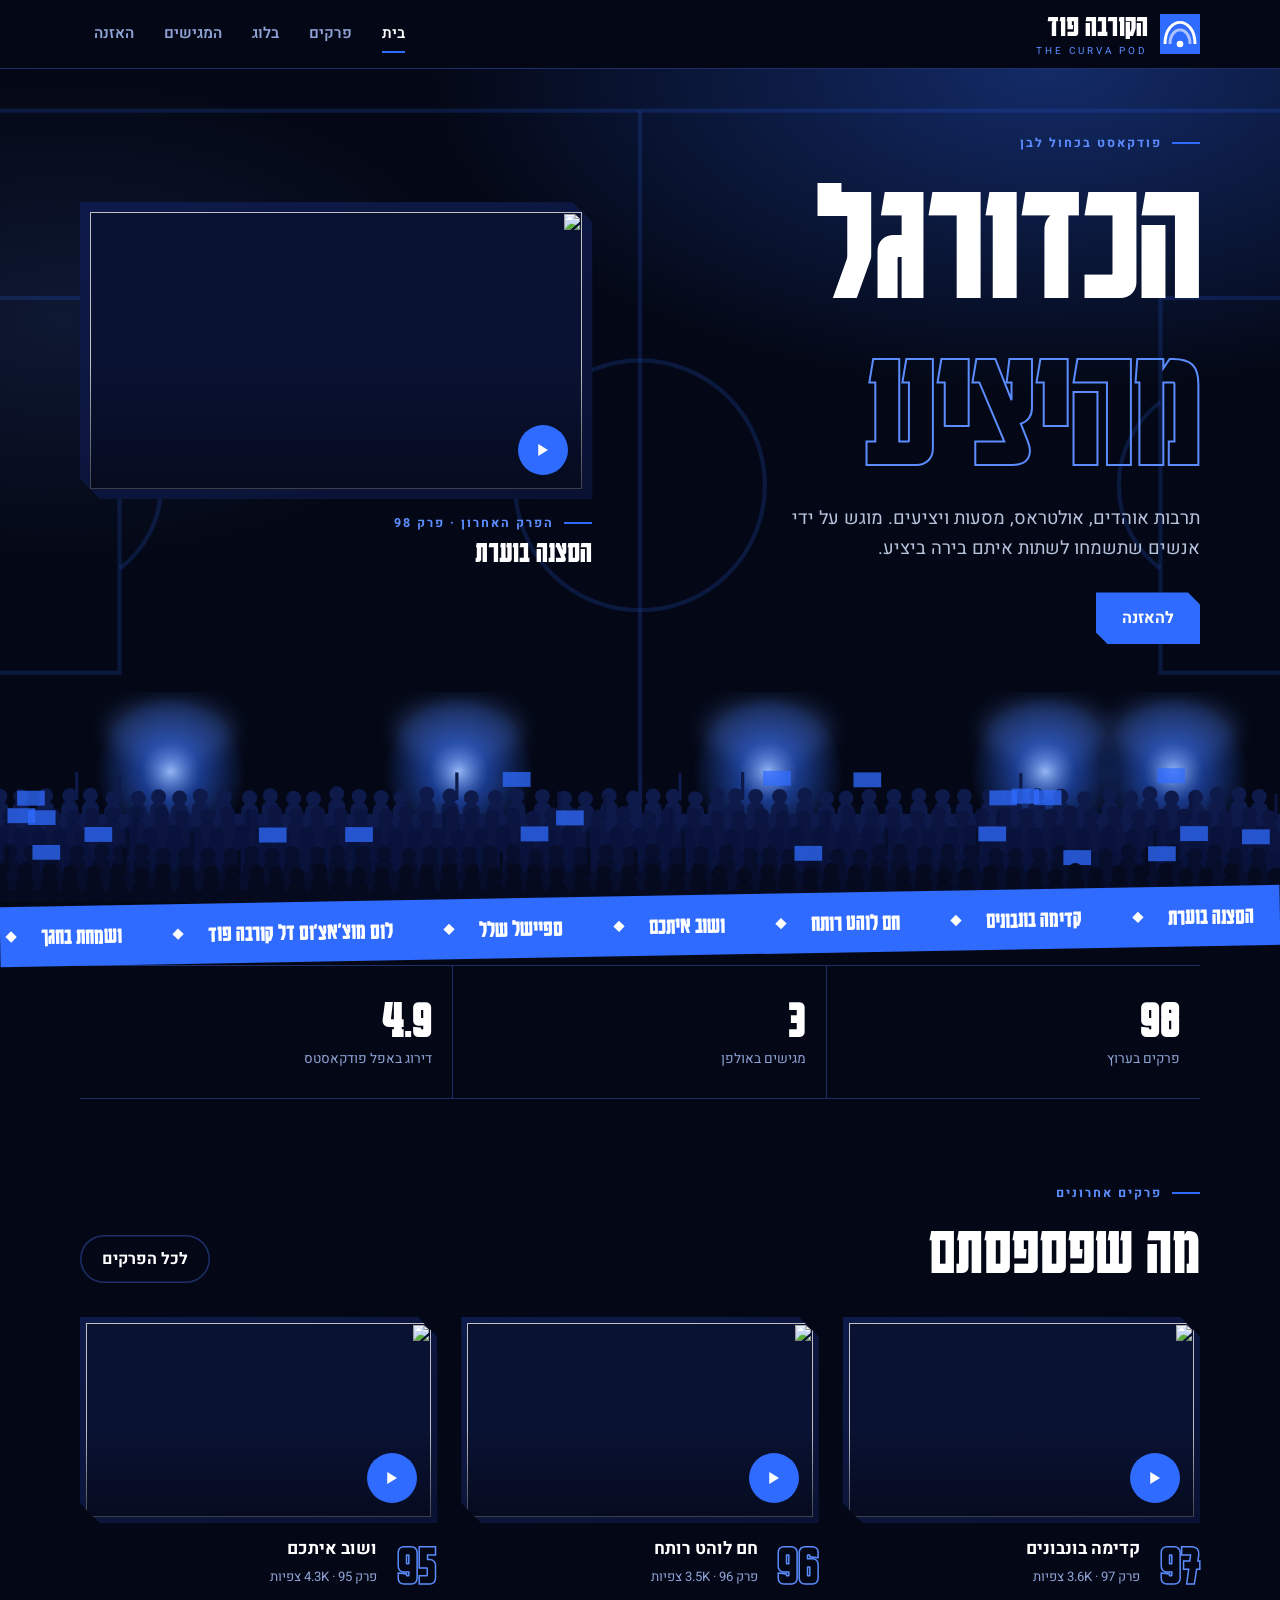
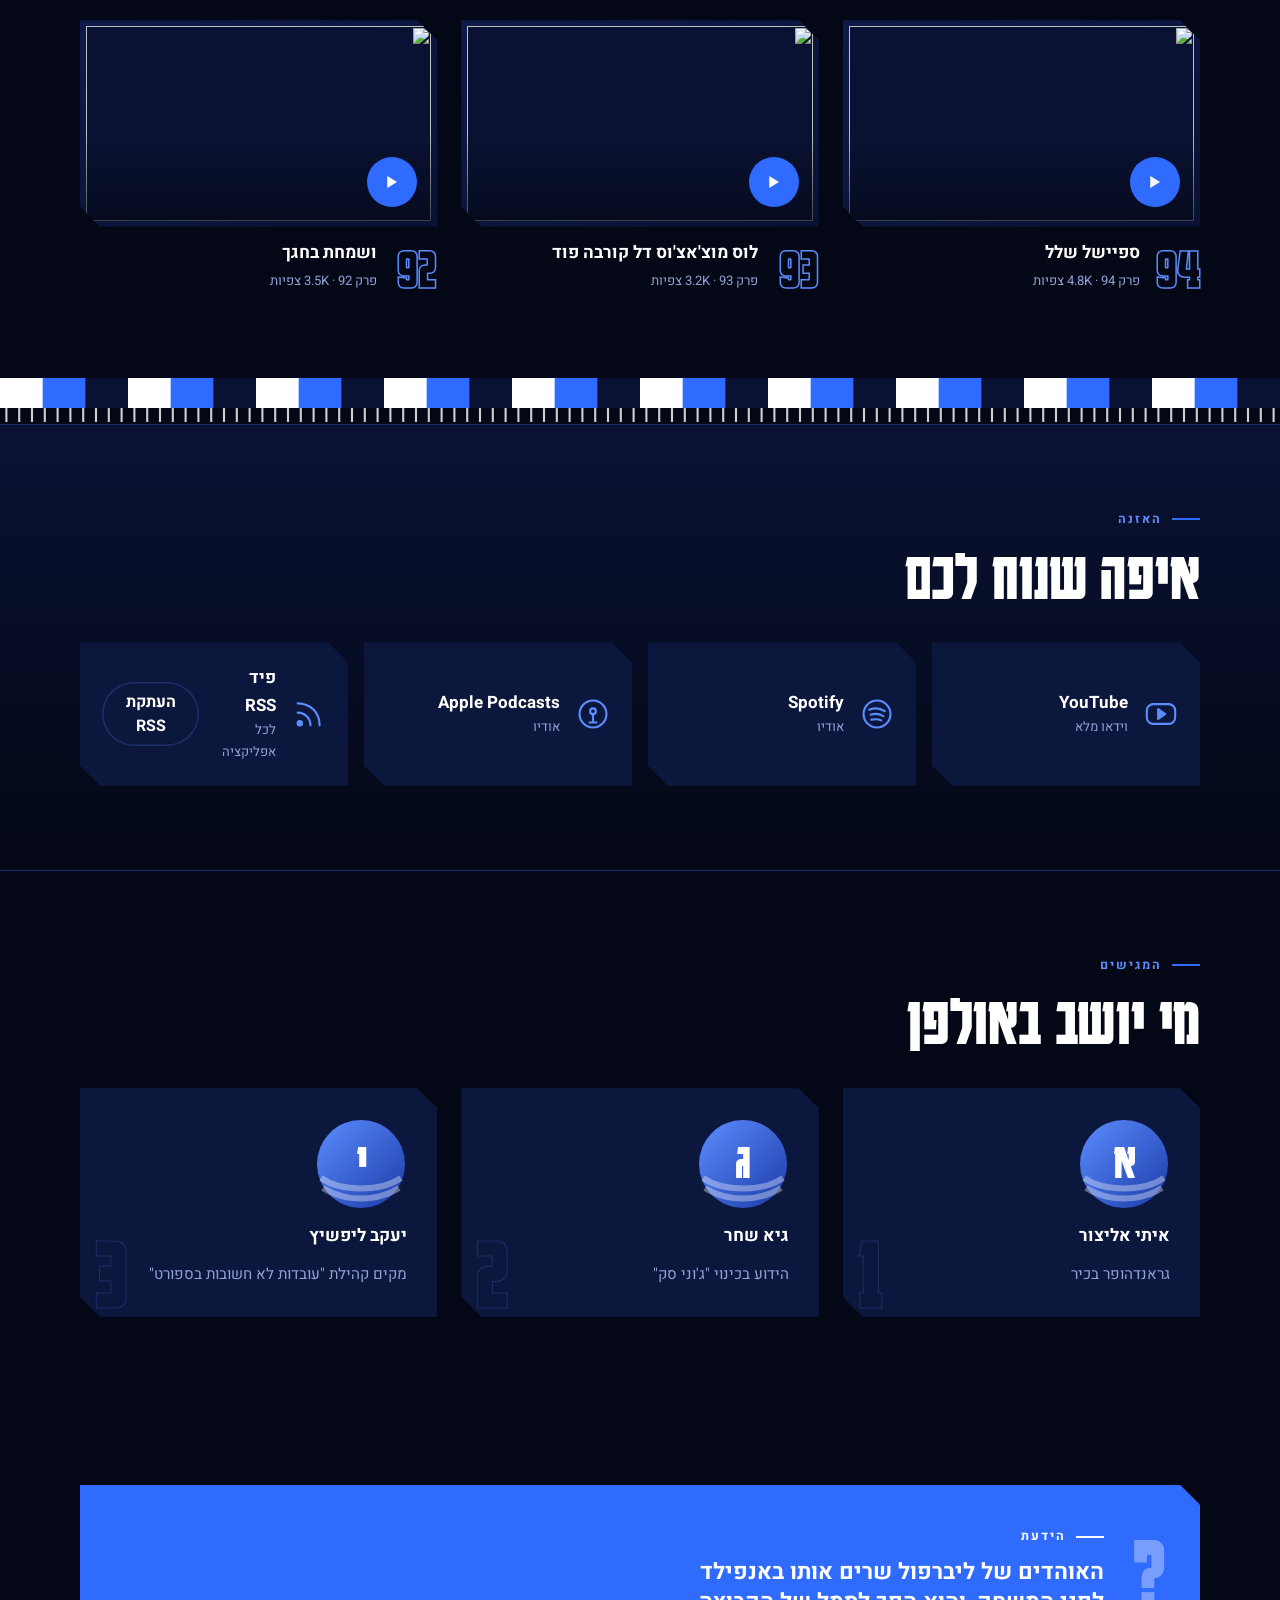
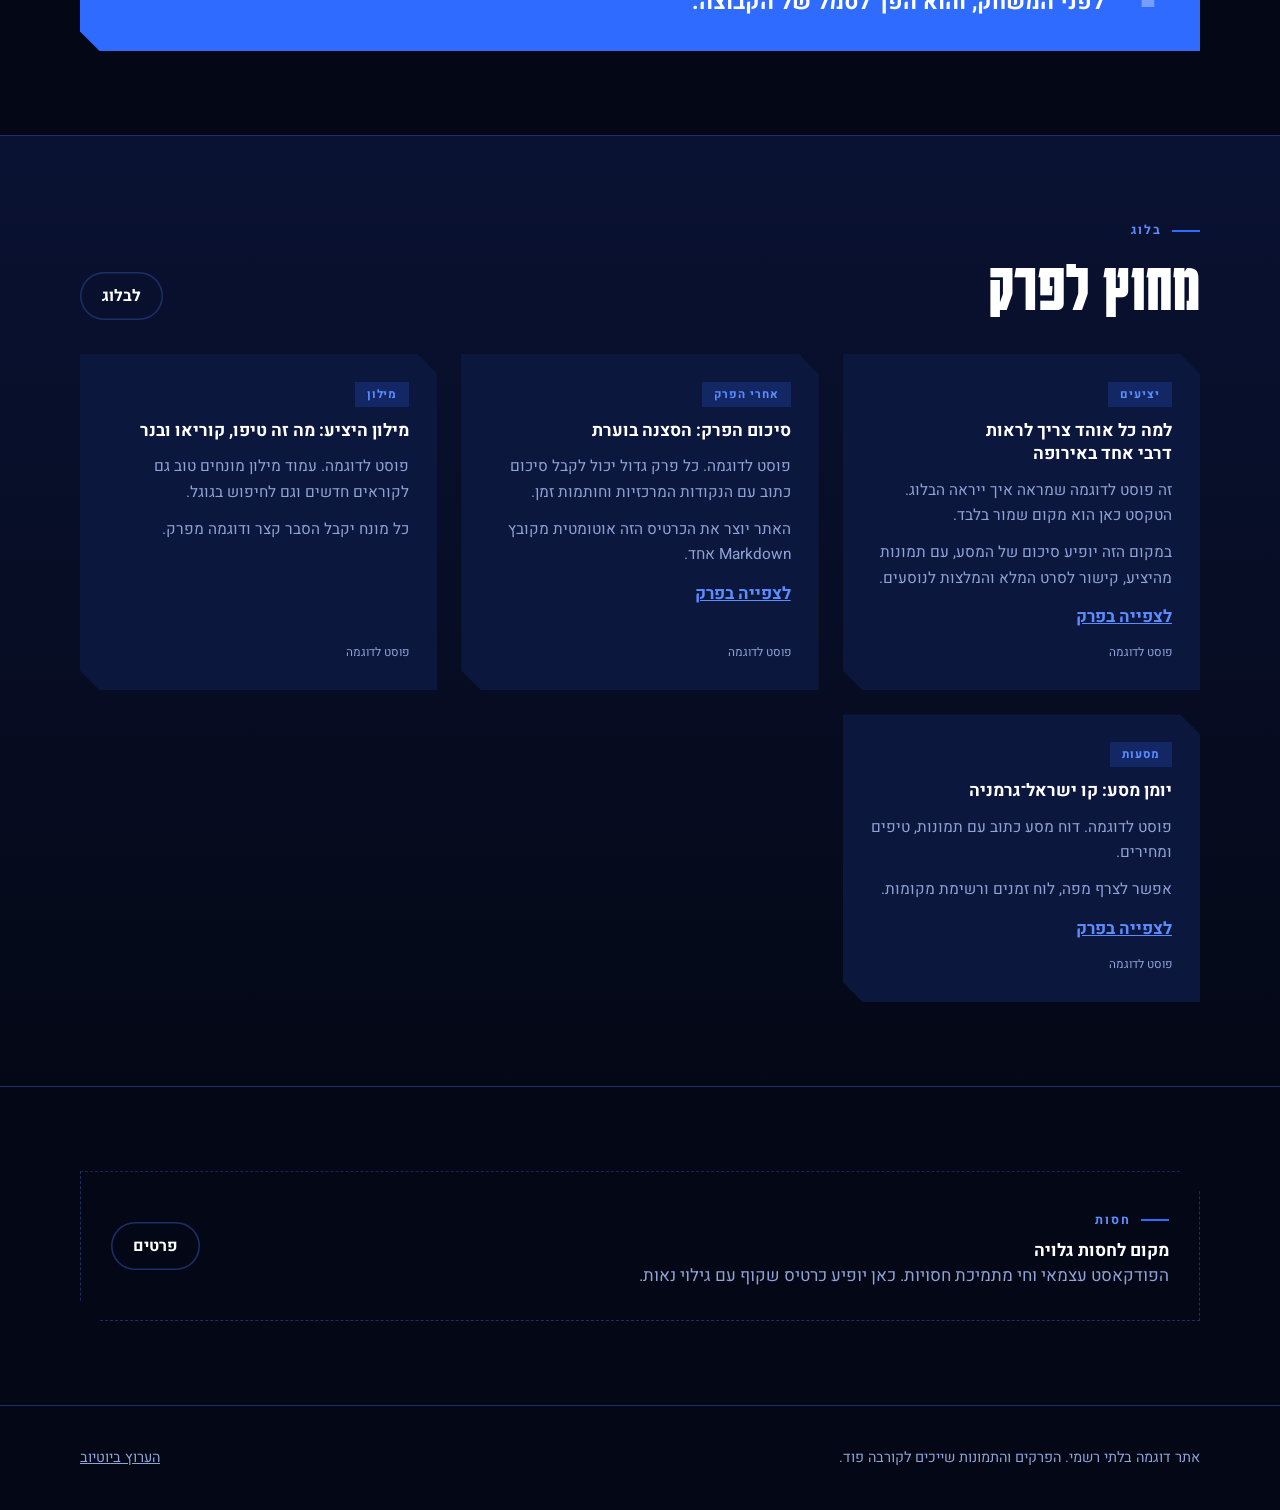
==== commit d281f1c2: "Remove games Co-Authored-By: Claude Sonnet 5.5 <noreply@anthropic.com> Claude-Session: https://claud" ====
--- a/index.html
+++ b/index.html
@@ -5,9 +5,9 @@
 <meta name="viewport" content="width=device-width,initial-scale=1,viewport-fit=cover">
 <meta name="theme-color" content="#040816">
 <title>הקורבה פוד</title>
-<meta name="description" content="פודקאסט בכחול לבן על תרבות אוהדים, אולטראס והיציע. פרקים, משחקים, בלוג והמגישים.">
+<meta name="description" content="פודקאסט בכחול לבן על תרבות אוהדים, אולטראס והיציע. פרקים, בלוג והמגישים.">
 <meta property="og:title" content="הקורבה פוד">
-<meta property="og:description" content="פודקאסט בכחול לבן על תרבות אוהדים, אולטראס והיציע. פרקים, משחקים, בלוג והמגישים.">
+<meta property="og:description" content="פודקאסט בכחול לבן על תרבות אוהדים, אולטראס והיציע. פרקים, בלוג והמגישים.">
 <link rel="preconnect" href="https://fonts.googleapis.com">
 <link rel="preconnect" href="https://fonts.gstatic.com" crossorigin>
 <link rel="stylesheet" href="https://fonts.googleapis.com/css2?family=Karantina:wght@400;700&family=Heebo:wght@400;600;700&display=swap">
@@ -19,14 +19,14 @@
 <svg viewBox="0 0 48 48" aria-hidden="true"><rect width="48" height="48" fill="#2F6BFF"/><path d="M6 36C6 18 16 10 24 10s18 8 18 26" fill="none" stroke="#fff" stroke-width="3.5"/><path d="M12 36c0-11 6-17 12-17s12 6 12 17" fill="none" stroke="#fff" stroke-opacity=".6" stroke-width="3.5"/><circle cx="24" cy="36" r="4" fill="#fff"/></svg>
 <span><b>הקורבה פוד</b><small>THE CURVA POD</small></span></a>
 <nav aria-label="ראשי">
-<a href="index.html" aria-current="page">בית</a><a href="episodes.html">פרקים</a><a href="games.html">משחקים</a><a href="blog.html">בלוג</a><a href="index.html#about">המגישים</a><a href="index.html#listen">האזנה</a>
+<a href="index.html" aria-current="page">בית</a><a href="episodes.html">פרקים</a><a href="blog.html">בלוג</a><a href="index.html#about">המגישים</a><a href="index.html#listen">האזנה</a>
 </nav></div></header>
 <main>
 <section class="hero"><svg class="pitch" viewBox="0 0 800 400" preserveAspectRatio="xMidYMid slice" fill="none" stroke="#2F6BFF" stroke-opacity=".35" stroke-width="2" aria-hidden="true"><rect x="40" y="20" width="720" height="360"/><path d="M400 20v360"/><circle cx="400" cy="200" r="60"/><rect x="40" y="110" width="110" height="180"/><rect x="650" y="110" width="110" height="180"/><path d="M150 160a50 50 0 0 1 0 80M650 160a50 50 0 0 0 0 80"/></svg><div class="w">
 <div><span class="eyebrow">פודקאסט בכחול לבן</span>
 <h1>הכדורגל<br><span class="o">מהיציע</span></h1>
 <p class="lead">תרבות אוהדים, אולטראס, מסעות ויציעים. מוגש על ידי אנשים שתשמחו לשתות איתם בירה ביציע.</p>
-<div class="cta"><a class="btn" href="#listen">להאזנה</a><a class="btn ghost" href="games.html">למשחקים</a></div></div>
+<div class="cta"><a class="btn" href="#listen">להאזנה</a></div></div>
 <div class="stage"><div class="ticket cut"><div class="vid" id="featured"></div></div><div class="cap"><span class="eyebrow" id="feat-num"></span><b id="feat-title"></b></div></div>
 </div><svg class="crowd" id="crowd" preserveAspectRatio="xMidYMax slice" aria-hidden="true"></svg></section>
 <div class="ticker" id="ticker" aria-hidden="true"></div>
@@ -34,20 +34,11 @@
 <div class="stat"><b id="stat-eps">98</b><span>פרקים בערוץ</span></div>
 <div class="stat"><b>3</b><span>מגישים באולפן</span></div>
 <div class="stat"><b>4.9</b><span>דירוג באפל פודקאסטס</span></div>
-<div class="stat"><b>4</b><span>משחקים באתר</span></div>
 </div></div>
 <section class="s"><div class="w">
 <div class="head"><div class="l"><span class="eyebrow">פרקים אחרונים</span><h2>מה שפספסתם</h2></div><a class="btn ghost" href="episodes.html">לכל הפרקים</a></div>
 <div class="grid3" id="latest"></div></div></section>
 <svg class="scarf" viewBox="0 0 1200 46" preserveAspectRatio="none" aria-hidden="true"><defs><pattern id="sp" width="120" height="30" patternUnits="userSpaceOnUse"><rect width="120" height="30" fill="#2F6BFF"/><rect width="40" height="30" fill="#fff"/><rect x="80" width="40" height="30" fill="#0A1233"/></pattern></defs><rect width="1200" height="30" fill="url(#sp)"/><g stroke="#fff" stroke-width="2" opacity=".8"><path d="M6 30v14"/><path d="M18 30v14"/><path d="M30 30v14"/><path d="M42 30v14"/><path d="M54 30v14"/><path d="M66 30v14"/><path d="M78 30v14"/><path d="M90 30v14"/><path d="M102 30v14"/><path d="M114 30v14"/><path d="M126 30v14"/><path d="M138 30v14"/><path d="M150 30v14"/><path d="M162 30v14"/><path d="M174 30v14"/><path d="M186 30v14"/><path d="M198 30v14"/><path d="M210 30v14"/><path d="M222 30v14"/><path d="M234 30v14"/><path d="M246 30v14"/><path d="M258 30v14"/><path d="M270 30v14"/><path d="M282 30v14"/><path d="M294 30v14"/><path d="M306 30v14"/><path d="M318 30v14"/><path d="M330 30v14"/><path d="M342 30v14"/><path d="M354 30v14"/><path d="M366 30v14"/><path d="M378 30v14"/><path d="M390 30v14"/><path d="M402 30v14"/><path d="M414 30v14"/><path d="M426 30v14"/><path d="M438 30v14"/><path d="M450 30v14"/><path d="M462 30v14"/><path d="M474 30v14"/><path d="M486 30v14"/><path d="M498 30v14"/><path d="M510 30v14"/><path d="M522 30v14"/><path d="M534 30v14"/><path d="M546 30v14"/><path d="M558 30v14"/><path d="M570 30v14"/><path d="M582 30v14"/><path d="M594 30v14"/><path d="M606 30v14"/><path d="M618 30v14"/><path d="M630 30v14"/><path d="M642 30v14"/><path d="M654 30v14"/><path d="M666 30v14"/><path d="M678 30v14"/><path d="M690 30v14"/><path d="M702 30v14"/><path d="M714 30v14"/><path d="M726 30v14"/><path d="M738 30v14"/><path d="M750 30v14"/><path d="M762 30v14"/><path d="M774 30v14"/><path d="M786 30v14"/><path d="M798 30v14"/><path d="M810 30v14"/><path d="M822 30v14"/><path d="M834 30v14"/><path d="M846 30v14"/><path d="M858 30v14"/><path d="M870 30v14"/><path d="M882 30v14"/><path d="M894 30v14"/><path d="M906 30v14"/><path d="M918 30v14"/><path d="M930 30v14"/><path d="M942 30v14"/><path d="M954 30v14"/><path d="M966 30v14"/><path d="M978 30v14"/><path d="M990 30v14"/><path d="M1002 30v14"/><path d="M1014 30v14"/><path d="M1026 30v14"/><path d="M1038 30v14"/><path d="M1050 30v14"/><path d="M1062 30v14"/><path d="M1074 30v14"/><path d="M1086 30v14"/><path d="M1098 30v14"/><path d="M1110 30v14"/><path d="M1122 30v14"/><path d="M1134 30v14"/><path d="M1146 30v14"/><path d="M1158 30v14"/><path d="M1170 30v14"/><path d="M1182 30v14"/><path d="M1194 30v14"/></g></svg>
-<section class="s" id="games"><div class="w">
-<div class="head"><div class="l"><span class="eyebrow">משחקים</span><h2>מחכים לשריקה?</h2></div><a class="btn ghost" href="games.html">לכל המשחקים</a></div>
-<div class="gcards">
-<a class="gc cut" href="games.html#quiz"><svg viewBox="0 0 64 64" aria-hidden="true"><use href="#i-quiz"/></svg><h3>חידון יציע</h3><p>עשר שאלות על תרבות אוהדים וכדורגל. כמה אתם יודעים?</p><span class="go">למשחק &larr;</span></a>
-<a class="gc cut" href="games.html#tifo"><svg viewBox="0 0 64 64" aria-hidden="true"><use href="#i-paint"/></svg><h3>צייר טיפו</h3><p>תכננו קוריאוגרפיה על רשת, עם סימטריה, ושמרו כתמונה.</p><span class="go">למשחק &larr;</span></a>
-<a class="gc cut" href="games.html#bingo"><svg viewBox="0 0 64 64" aria-hidden="true"><use href="#i-bingo"/></svg><h3>בינגו יציע</h3><p>כרטיס חדש בכל משחק. סמנו מה קרה ביציע.</p><span class="go">למשחק &larr;</span></a>
-<a class="gc cut" href="games.html#memory"><svg viewBox="0 0 64 64" aria-hidden="true"><use href="#i-cards"/></svg><h3>זיכרון</h3><p>מצאו זוגות של צעיפים, תופים, דגלים וגביעים.</p><span class="go">למשחק &larr;</span></a>
-</div></div></section>
 <section class="s band" id="listen"><div class="w">
 <div class="head"><div class="l"><span class="eyebrow">האזנה</span><h2>איפה שנוח לכם</h2></div></div>
 <div class="platforms">
--- a/assets/style.css
+++ b/assets/style.css
@@ -100,13 +100,6 @@
 .fact .eyebrow{color:#fff}.fact .eyebrow::before{background:#fff}
 .sponsor{display:flex;justify-content:space-between;align-items:center;gap:20px;flex-wrap:wrap;padding:30px;border:1.5px dashed var(--line)}
 .sponsor p{color:var(--muted);max-width:60ch}
-/* games teaser cards */
-.gcards{display:grid;grid-template-columns:repeat(auto-fit,minmax(240px,1fr));gap:18px}
-.gc{position:relative;display:flex;flex-direction:column;gap:12px;padding:26px;background:var(--panel);text-decoration:none;color:var(--white);overflow:hidden;transition:transform .25s,background .25s}
-.gc:hover{transform:translateY(-5px);background:var(--navy2)}
-.gc svg{width:58px;height:58px;color:var(--blue2)}
-.gc p{color:var(--muted);font-size:.92rem;font-weight:400}
-.gc .go{margin-top:auto;font-weight:700;color:var(--blue2)}
 /* inner pages */
 .page-h{position:relative;overflow:hidden;padding-block:64px 36px;border-bottom:1px solid var(--line);background:radial-gradient(700px 300px at 90% 0,rgba(47,107,255,.28),transparent 60%)}
 .page-h .w{position:relative}
@@ -118,48 +111,4 @@
 .empty{color:var(--muted);padding:40px 0}
 footer{border-top:1px solid var(--line);padding-block:40px;color:var(--muted);font-size:.9rem;background:var(--ink)}
 footer .w{display:flex;justify-content:space-between;gap:16px;flex-wrap:wrap;align-items:center}
-/* games */
-.tabs{display:flex;gap:8px;flex-wrap:wrap;margin-block:32px 28px}
-.tab{display:inline-flex;align-items:center;gap:10px;padding:12px 20px;background:var(--panel);color:var(--muted);border:0;font:700 .98rem var(--body);cursor:pointer;border-radius:99px}
-.tab svg{width:22px;height:22px}
-.tab[aria-selected=true]{background:var(--blue);color:#fff}
-.panel{padding-bottom:84px}
-.gbox{background:var(--panel);padding:clamp(18px,4vw,36px)}
-.gtop{display:flex;justify-content:space-between;align-items:center;gap:12px;flex-wrap:wrap;margin-bottom:20px}
-.gtop h2{font-size:clamp(2.2rem,5vw,3.2rem)}
-.pill{padding:6px 16px;background:var(--ink);font-weight:700;font-size:.9rem;border-radius:99px;color:var(--ice)}
-.prog{height:6px;background:var(--ink);margin-bottom:24px}
-.prog i{display:block;height:100%;width:0;background:var(--blue);transition:width .3s}
-.qtext{font-size:1.45rem;font-weight:700;color:var(--white);margin-bottom:22px;line-height:1.35}
-.opts{display:grid;grid-template-columns:repeat(auto-fit,minmax(240px,1fr));gap:12px}
-.opt{padding:16px 18px;background:var(--navy2);color:var(--ice);border:1.5px solid transparent;font:600 1rem var(--body);cursor:pointer;text-align:start;transition:border-color .2s,background .2s}
-.opt:hover:not(:disabled){border-color:var(--blue2)}
-.opt.ok{background:#0F5C3A;border-color:#2FD28B;color:#fff}
-.opt.no{background:#5C1424;border-color:#FF5C7A;color:#fff}
-.opt:disabled{cursor:default}
-.explain{margin-top:18px;color:var(--muted);min-height:3em}
-.nextrow{margin-top:14px;display:flex;gap:12px}
-.result{text-align:center;padding:30px 10px}
-.result b{display:block;font-family:var(--display);font-size:clamp(5rem,16vw,9rem);line-height:.85;color:var(--white);font-weight:700}
-.result h3{font-size:1.5rem;margin:10px 0 22px}
-canvas#tifo-c{width:100%;max-width:720px;aspect-ratio:3/2;background:#fff;touch-action:none;cursor:crosshair;display:block;image-rendering:pixelated}
-.tools{display:flex;gap:10px;flex-wrap:wrap;margin-top:18px;align-items:center}
-.sw{width:38px;height:38px;border:2px solid var(--line);cursor:pointer;padding:0;border-radius:6px}
-.sw[aria-pressed=true]{border-color:#fff;box-shadow:0 0 0 2px var(--blue)}
-.chk{display:inline-flex;gap:8px;align-items:center;color:var(--ice);font-weight:600}
-.bingo{display:grid;grid-template-columns:repeat(5,1fr);gap:6px;max-width:720px}
-.bc{aspect-ratio:1;padding:6px;background:var(--navy2);color:var(--ice);border:1.5px solid transparent;font:600 clamp(.66rem,2vw,.88rem) var(--body);line-height:1.25;cursor:pointer;display:grid;place-items:center;text-align:center;overflow-wrap:anywhere}
-.bc[aria-pressed=true]{background:var(--blue);color:#fff;border-color:#fff}
-.bc.win{background:#fff;color:var(--ink)}
-.bc.free{background:var(--ink);color:var(--blue2)}
-.memgrid{display:grid;grid-template-columns:repeat(4,1fr);gap:10px;max-width:560px}
-.mc{aspect-ratio:1;border:0;padding:0;background:var(--navy2);cursor:pointer;perspective:600px;position:relative;color:var(--blue2)}
-.mc .in{position:absolute;inset:0;display:grid;place-items:center;transition:transform .45s;transform-style:preserve-3d}
-.mc .f,.mc .b{position:absolute;inset:0;display:grid;place-items:center;backface-visibility:hidden}
-.mc .b{transform:rotateY(180deg);background:var(--blue);color:#fff}
-.mc .b svg{width:56%;height:56%}
-.mc .f svg{width:36%;height:36%;opacity:.35}
-.mc.open .in,.mc.done .in{transform:rotateY(180deg)}
-.mc.done .b{background:#fff;color:var(--blue)}
-.msg{margin-top:16px;font-weight:700;color:var(--white);min-height:1.6em}
 @media (max-width:860px){.hero .w{grid-template-columns:1fr}.hero{padding-top:36px}section.s{padding-block:56px}.fact{grid-template-columns:1fr}.fact .q{display:none}}
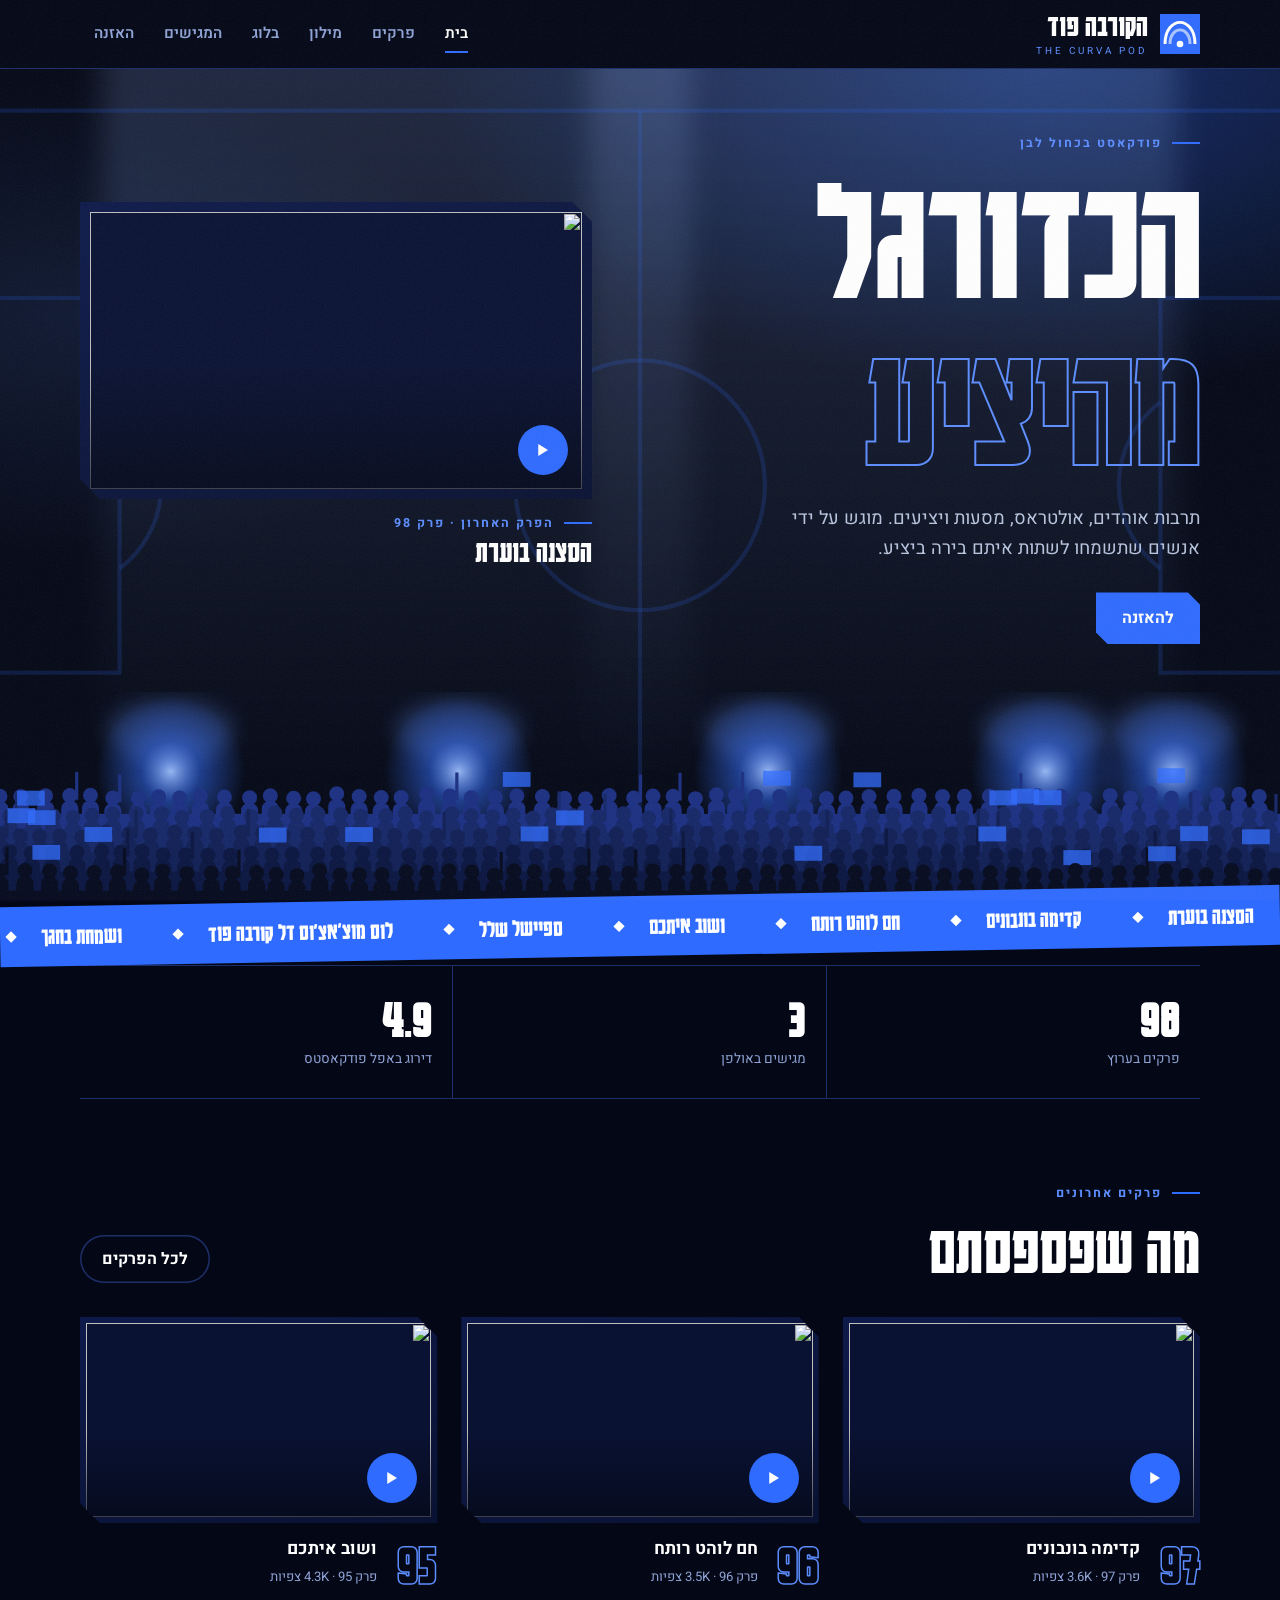
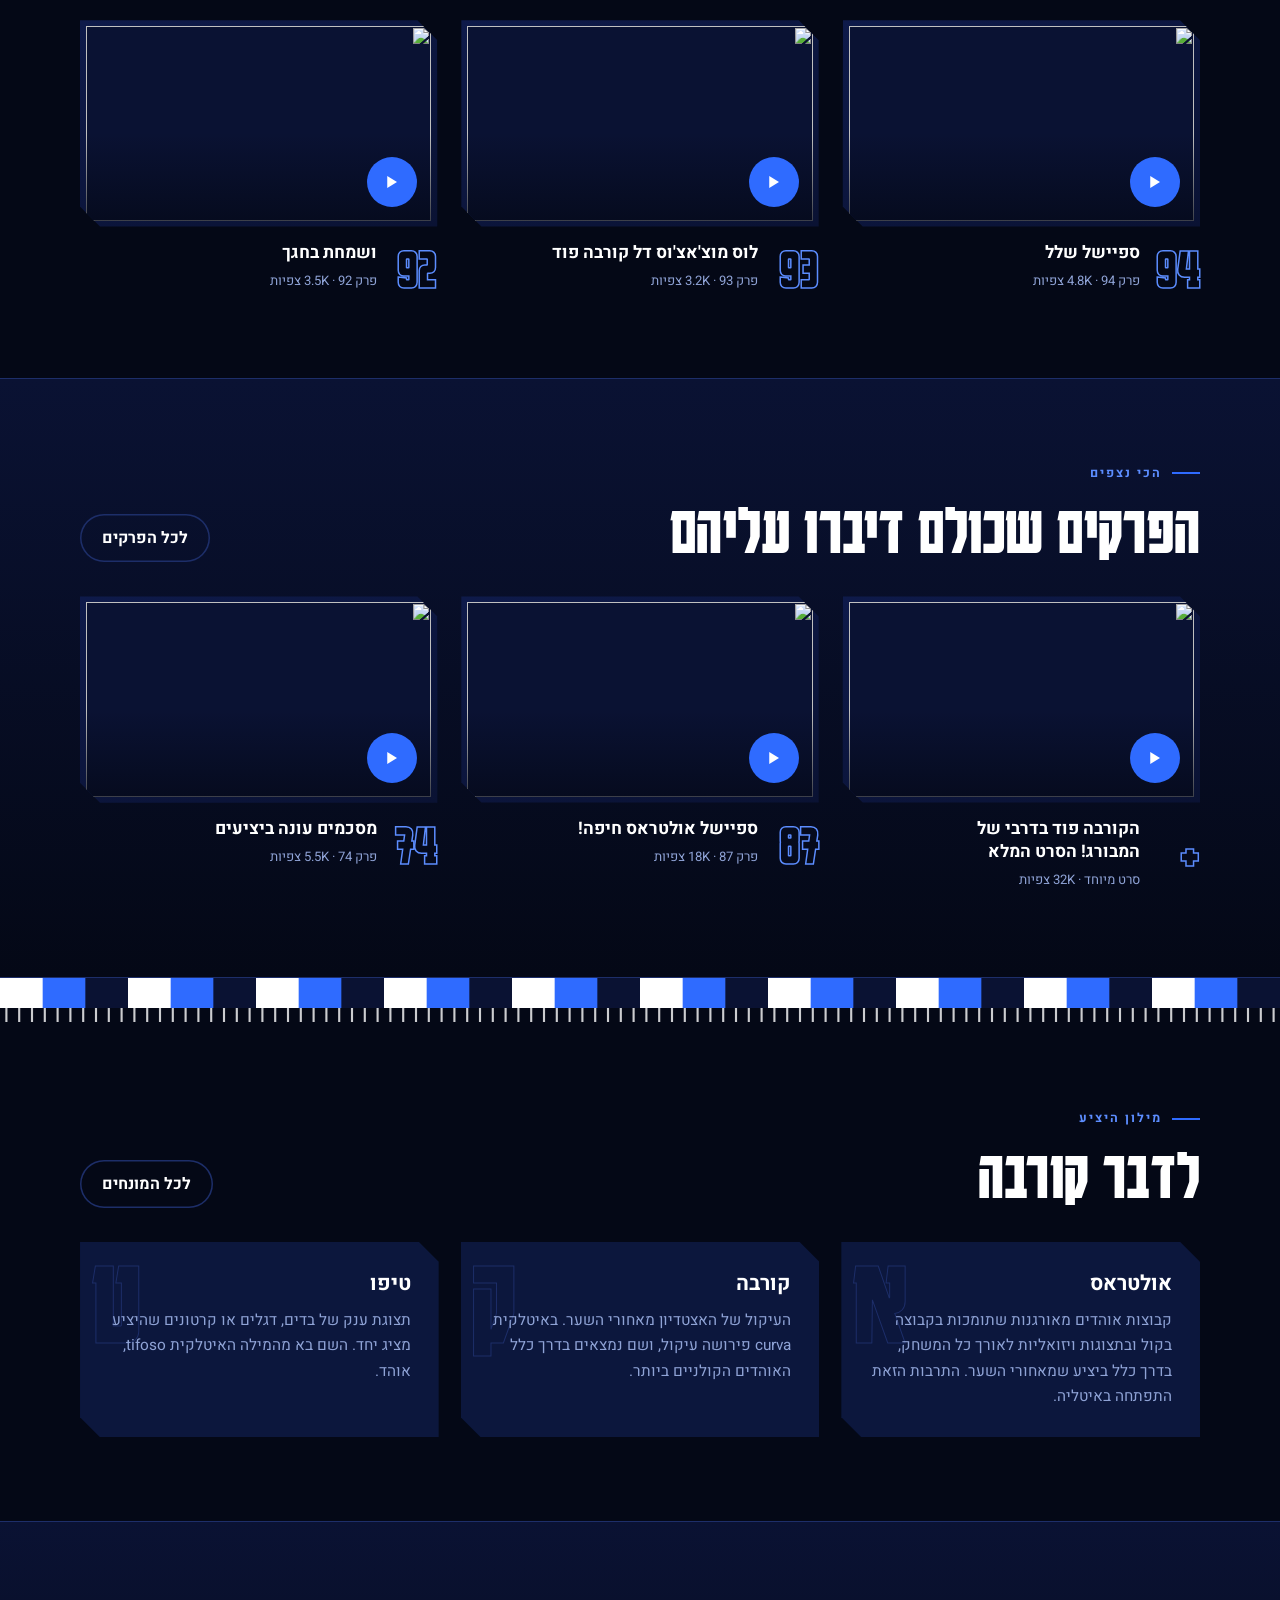
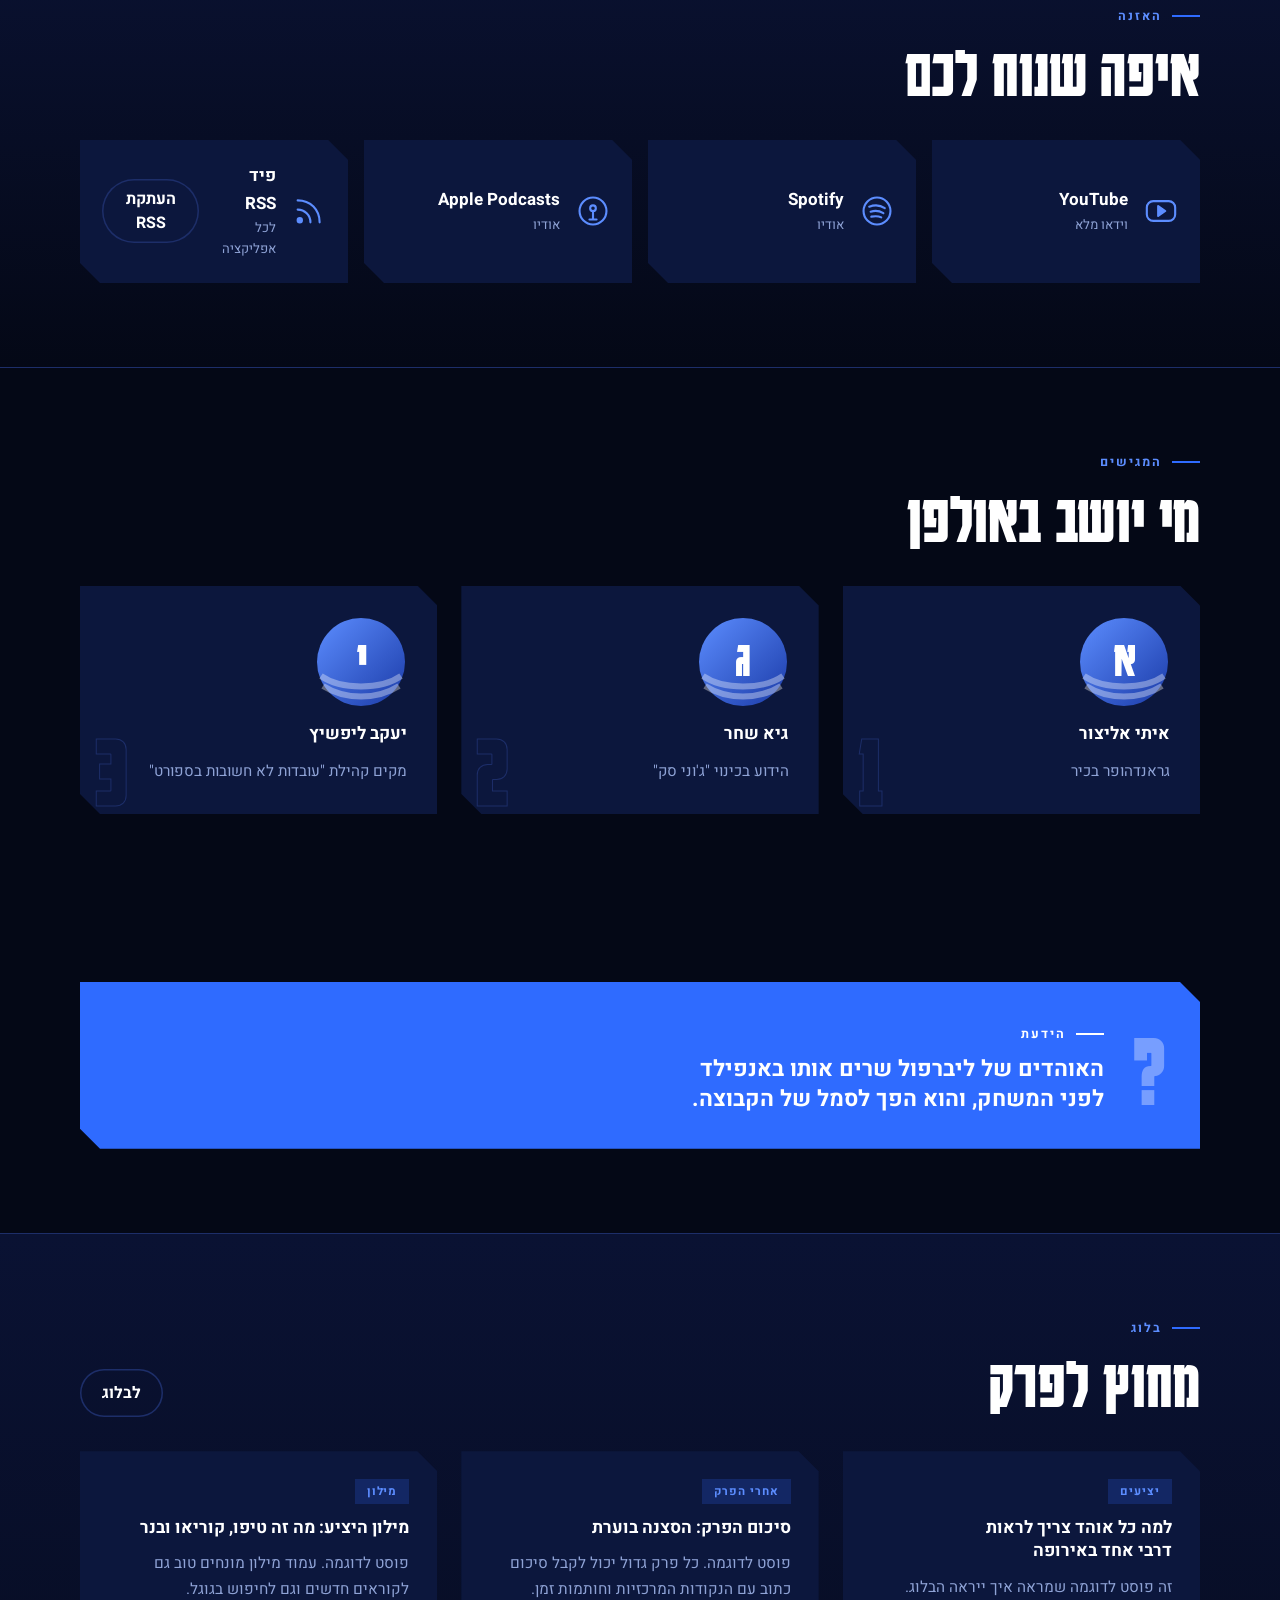
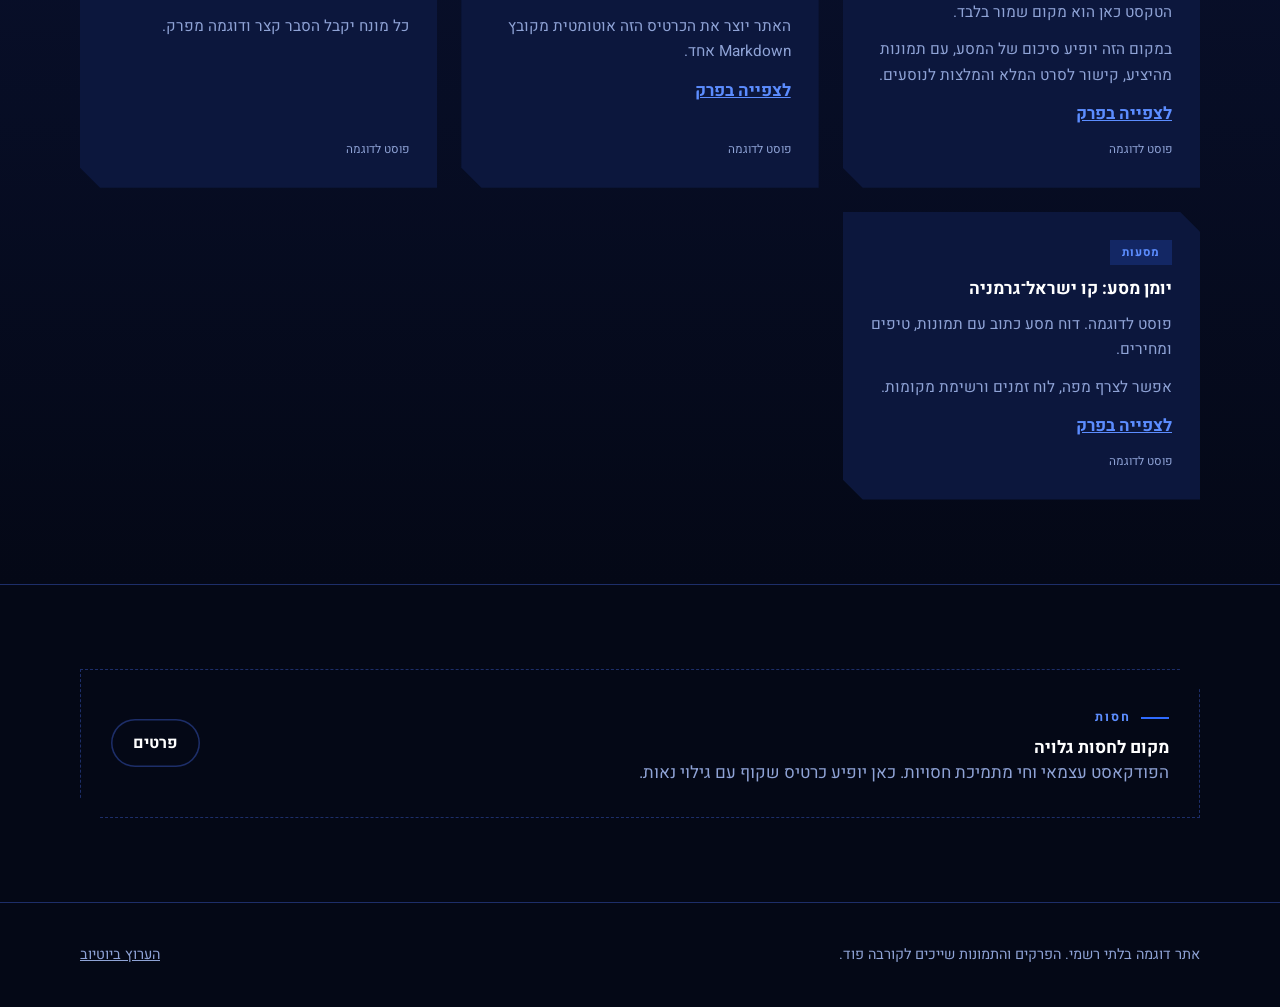
==== commit 5705bb98: "Add episode pages, lexicon, filters and visual polish Episode detail pages, most-watched section, gl" ====
--- a/index.html
+++ b/index.html
@@ -5,24 +5,25 @@
 <meta name="viewport" content="width=device-width,initial-scale=1,viewport-fit=cover">
 <meta name="theme-color" content="#040816">
 <title>הקורבה פוד</title>
-<meta name="description" content="פודקאסט בכחול לבן על תרבות אוהדים, אולטראס והיציע. פרקים, בלוג והמגישים.">
+<meta name="description" content="פודקאסט בכחול לבן על תרבות אוהדים, אולטראס והיציע. פרקים, מילון, בלוג והמגישים.">
 <meta property="og:title" content="הקורבה פוד">
-<meta property="og:description" content="פודקאסט בכחול לבן על תרבות אוהדים, אולטראס והיציע. פרקים, בלוג והמגישים.">
+<meta property="og:description" content="פודקאסט בכחול לבן על תרבות אוהדים, אולטראס והיציע. פרקים, מילון, בלוג והמגישים.">
+<link rel="icon" href="assets/favicon.svg" type="image/svg+xml">
 <link rel="preconnect" href="https://fonts.googleapis.com">
 <link rel="preconnect" href="https://fonts.gstatic.com" crossorigin>
 <link rel="stylesheet" href="https://fonts.googleapis.com/css2?family=Karantina:wght@400;700&family=Heebo:wght@400;600;700&display=swap">
 <link rel="stylesheet" href="assets/style.css">
 </head>
 <body>
+<a class="skip" href="#main">לדלג לתוכן</a>
 <header class="top"><div class="w">
 <a class="logo" href="index.html" aria-label="הקורבה פוד, עמוד הבית">
 <svg viewBox="0 0 48 48" aria-hidden="true"><rect width="48" height="48" fill="#2F6BFF"/><path d="M6 36C6 18 16 10 24 10s18 8 18 26" fill="none" stroke="#fff" stroke-width="3.5"/><path d="M12 36c0-11 6-17 12-17s12 6 12 17" fill="none" stroke="#fff" stroke-opacity=".6" stroke-width="3.5"/><circle cx="24" cy="36" r="4" fill="#fff"/></svg>
 <span><b>הקורבה פוד</b><small>THE CURVA POD</small></span></a>
-<nav aria-label="ראשי">
-<a href="index.html" aria-current="page">בית</a><a href="episodes.html">פרקים</a><a href="blog.html">בלוג</a><a href="index.html#about">המגישים</a><a href="index.html#listen">האזנה</a>
-</nav></div></header>
-<main>
-<section class="hero"><svg class="pitch" viewBox="0 0 800 400" preserveAspectRatio="xMidYMid slice" fill="none" stroke="#2F6BFF" stroke-opacity=".35" stroke-width="2" aria-hidden="true"><rect x="40" y="20" width="720" height="360"/><path d="M400 20v360"/><circle cx="400" cy="200" r="60"/><rect x="40" y="110" width="110" height="180"/><rect x="650" y="110" width="110" height="180"/><path d="M150 160a50 50 0 0 1 0 80M650 160a50 50 0 0 0 0 80"/></svg><div class="w">
+<button class="menu" aria-label="תפריט" aria-expanded="false" aria-controls="nav"><svg viewBox="0 0 24 24" aria-hidden="true"><path d="M3 7h18M3 12h18M3 17h18" stroke="currentColor" stroke-width="2.2" stroke-linecap="round"/></svg></button>
+<nav id="nav" aria-label="ראשי"><a href="index.html" aria-current="page">בית</a><a href="episodes.html">פרקים</a><a href="lexicon.html">מילון</a><a href="blog.html">בלוג</a><a href="index.html#about">המגישים</a><a href="index.html#listen">האזנה</a></nav></div></header>
+<main id="main">
+<section class="hero"><i class="beam b1"></i><i class="beam b2"></i><svg class="pitch" viewBox="0 0 800 400" preserveAspectRatio="xMidYMid slice" fill="none" stroke="#2F6BFF" stroke-opacity=".35" stroke-width="2" aria-hidden="true"><rect x="40" y="20" width="720" height="360"/><path d="M400 20v360"/><circle cx="400" cy="200" r="60"/><rect x="40" y="110" width="110" height="180"/><rect x="650" y="110" width="110" height="180"/><path d="M150 160a50 50 0 0 1 0 80M650 160a50 50 0 0 0 0 80"/></svg><div class="w">
 <div><span class="eyebrow">פודקאסט בכחול לבן</span>
 <h1>הכדורגל<br><span class="o">מהיציע</span></h1>
 <p class="lead">תרבות אוהדים, אולטראס, מסעות ויציעים. מוגש על ידי אנשים שתשמחו לשתות איתם בירה ביציע.</p>
@@ -38,7 +39,13 @@
 <section class="s"><div class="w">
 <div class="head"><div class="l"><span class="eyebrow">פרקים אחרונים</span><h2>מה שפספסתם</h2></div><a class="btn ghost" href="episodes.html">לכל הפרקים</a></div>
 <div class="grid3" id="latest"></div></div></section>
+<section class="s band"><div class="w">
+<div class="head"><div class="l"><span class="eyebrow">הכי נצפים</span><h2>הפרקים שכולם דיברו עליהם</h2></div><a class="btn ghost" href="episodes.html#views">לכל הפרקים</a></div>
+<div class="grid3" id="top-eps"></div></div></section>
 <svg class="scarf" viewBox="0 0 1200 46" preserveAspectRatio="none" aria-hidden="true"><defs><pattern id="sp" width="120" height="30" patternUnits="userSpaceOnUse"><rect width="120" height="30" fill="#2F6BFF"/><rect width="40" height="30" fill="#fff"/><rect x="80" width="40" height="30" fill="#0A1233"/></pattern></defs><rect width="1200" height="30" fill="url(#sp)"/><g stroke="#fff" stroke-width="2" opacity=".8"><path d="M6 30v14"/><path d="M18 30v14"/><path d="M30 30v14"/><path d="M42 30v14"/><path d="M54 30v14"/><path d="M66 30v14"/><path d="M78 30v14"/><path d="M90 30v14"/><path d="M102 30v14"/><path d="M114 30v14"/><path d="M126 30v14"/><path d="M138 30v14"/><path d="M150 30v14"/><path d="M162 30v14"/><path d="M174 30v14"/><path d="M186 30v14"/><path d="M198 30v14"/><path d="M210 30v14"/><path d="M222 30v14"/><path d="M234 30v14"/><path d="M246 30v14"/><path d="M258 30v14"/><path d="M270 30v14"/><path d="M282 30v14"/><path d="M294 30v14"/><path d="M306 30v14"/><path d="M318 30v14"/><path d="M330 30v14"/><path d="M342 30v14"/><path d="M354 30v14"/><path d="M366 30v14"/><path d="M378 30v14"/><path d="M390 30v14"/><path d="M402 30v14"/><path d="M414 30v14"/><path d="M426 30v14"/><path d="M438 30v14"/><path d="M450 30v14"/><path d="M462 30v14"/><path d="M474 30v14"/><path d="M486 30v14"/><path d="M498 30v14"/><path d="M510 30v14"/><path d="M522 30v14"/><path d="M534 30v14"/><path d="M546 30v14"/><path d="M558 30v14"/><path d="M570 30v14"/><path d="M582 30v14"/><path d="M594 30v14"/><path d="M606 30v14"/><path d="M618 30v14"/><path d="M630 30v14"/><path d="M642 30v14"/><path d="M654 30v14"/><path d="M666 30v14"/><path d="M678 30v14"/><path d="M690 30v14"/><path d="M702 30v14"/><path d="M714 30v14"/><path d="M726 30v14"/><path d="M738 30v14"/><path d="M750 30v14"/><path d="M762 30v14"/><path d="M774 30v14"/><path d="M786 30v14"/><path d="M798 30v14"/><path d="M810 30v14"/><path d="M822 30v14"/><path d="M834 30v14"/><path d="M846 30v14"/><path d="M858 30v14"/><path d="M870 30v14"/><path d="M882 30v14"/><path d="M894 30v14"/><path d="M906 30v14"/><path d="M918 30v14"/><path d="M930 30v14"/><path d="M942 30v14"/><path d="M954 30v14"/><path d="M966 30v14"/><path d="M978 30v14"/><path d="M990 30v14"/><path d="M1002 30v14"/><path d="M1014 30v14"/><path d="M1026 30v14"/><path d="M1038 30v14"/><path d="M1050 30v14"/><path d="M1062 30v14"/><path d="M1074 30v14"/><path d="M1086 30v14"/><path d="M1098 30v14"/><path d="M1110 30v14"/><path d="M1122 30v14"/><path d="M1134 30v14"/><path d="M1146 30v14"/><path d="M1158 30v14"/><path d="M1170 30v14"/><path d="M1182 30v14"/><path d="M1194 30v14"/></g></svg>
+<section class="s"><div class="w">
+<div class="head"><div class="l"><span class="eyebrow">מילון היציע</span><h2>לדבר קורבה</h2></div><a class="btn ghost" href="lexicon.html">לכל המונחים</a></div>
+<div class="terms" id="terms-home"></div></div></section>
 <section class="s band" id="listen"><div class="w">
 <div class="head"><div class="l"><span class="eyebrow">האזנה</span><h2>איפה שנוח לכם</h2></div></div>
 <div class="platforms">
@@ -56,6 +63,7 @@
 <div class="posts" id="posts"></div></div></section>
 <section class="s"><div class="w"><div class="sponsor cut"><div><span class="eyebrow">חסות</span><h3 style="margin-top:8px">מקום לחסות גלויה</h3><p>הפודקאסט עצמאי וחי מתמיכת חסויות. כאן יופיע כרטיס שקוף עם גילוי נאות.</p></div><a class="btn ghost" href="#">פרטים</a></div></div></section>
 </main>
-<footer><div class="w"><span>אתר דוגמה בלתי רשמי. הפרקים והתמונות שייכים לקורבה פוד.</span><a href="" data-link="channelUrl" target="_blank" rel="noopener">הערוץ ביוטיוב</a></div></footer>
+<footer><div class="w"><span>אתר דוגמה בלתי רשמי. הפרקים והתמונות שייכים לקורבה פוד.</span><span><a href="" data-link="channelUrl" target="_blank" rel="noopener">הערוץ ביוטיוב</a></span></div></footer>
+<button class="totop" aria-label="חזרה למעלה" hidden><svg viewBox="0 0 24 24" aria-hidden="true"><path d="M6 15l6-6 6 6" fill="none" stroke="currentColor" stroke-width="2.5" stroke-linecap="round" stroke-linejoin="round"/></svg></button>
 <script src="assets/data.js"></script><script src="assets/app.js"></script>
 </body></html>
--- a/assets/style.css
+++ b/assets/style.css
@@ -112,3 +112,45 @@
 footer{border-top:1px solid var(--line);padding-block:40px;color:var(--muted);font-size:.9rem;background:var(--ink)}
 footer .w{display:flex;justify-content:space-between;gap:16px;flex-wrap:wrap;align-items:center}
 @media (max-width:860px){.hero .w{grid-template-columns:1fr}.hero{padding-top:36px}section.s{padding-block:56px}.fact{grid-template-columns:1fr}.fact .q{display:none}}
+
+/* v3 additions */
+body::before{content:"";position:fixed;inset:0;z-index:60;pointer-events:none;opacity:.07;background-image:url("data:image/svg+xml,%3Csvg xmlns='http://www.w3.org/2000/svg' width='160' height='160'%3E%3Cfilter id='n'%3E%3CfeTurbulence type='fractalNoise' baseFrequency='.9' numOctaves='2'/%3E%3C/filter%3E%3Crect width='160' height='160' filter='url(%23n)'/%3E%3C/svg%3E")}
+.skip{position:absolute;inset-inline-start:12px;top:-60px;background:var(--blue);color:#fff;padding:10px 16px;z-index:100;font-weight:700}
+.skip:focus{top:8px}
+.menu{display:none;background:var(--panel);color:var(--white);border:0;width:46px;height:46px;cursor:pointer;border-radius:8px}
+.menu svg{width:24px;height:24px;margin:auto;display:block}
+.beam{position:absolute;top:-20%;width:46%;height:150%;pointer-events:none;background:linear-gradient(180deg,rgba(143,176,255,.22),transparent 70%);filter:blur(14px);transform-origin:50% 0;mix-blend-mode:screen}
+.beam.b1{inset-inline-start:8%;animation:sweep 9s ease-in-out infinite alternate}
+.beam.b2{inset-inline-start:46%;animation:sweep 12s ease-in-out infinite alternate-reverse}
+@keyframes sweep{from{transform:rotate(-14deg)}to{transform:rotate(14deg)}}
+.hero .w{z-index:2}
+.ep h3 a.tl{text-decoration:none}.ep h3 a.tl:hover{color:var(--blue2)}
+.terms{display:grid;grid-template-columns:repeat(auto-fill,minmax(290px,1fr));gap:22px}
+.term{position:relative;padding:28px;background:var(--panel);display:flex;flex-direction:column;gap:10px;overflow:hidden;min-width:0}
+.term p{color:var(--muted);font-size:.96rem}
+.term .ini{position:absolute;inset:-8px auto auto 10px;font-family:var(--display);font-weight:700;font-size:8rem;line-height:1;color:transparent;-webkit-text-stroke:1px var(--line)}
+.term h3{position:relative;font-size:1.3rem}.term p{position:relative}
+.chips{display:flex;gap:8px;flex-wrap:wrap;margin-top:22px}
+.chip{padding:9px 18px;border:0;border-radius:99px;background:var(--panel);color:var(--muted);font:700 .92rem var(--body);cursor:pointer}
+.chip:hover{color:var(--white)}.chip[aria-pressed=true]{background:var(--blue);color:#fff}
+.ep-page{padding-block:36px 84px}
+.back{display:inline-block;margin-bottom:22px;color:var(--blue2);font-weight:700;text-decoration:none}
+.ep-grid{display:grid;grid-template-columns:1.4fr 1fr;gap:36px;align-items:start}
+.ep-info{display:flex;flex-direction:column;gap:14px}
+.ep-info h1{font-size:clamp(3rem,6vw,5rem)}
+.ep-info .views{color:var(--muted)}
+.pn{display:flex;flex-direction:column;gap:10px;margin-top:10px}
+.pnl{display:block;padding:14px 18px;background:var(--panel);text-decoration:none;color:var(--white);font-weight:700}
+.pnl:hover{background:var(--navy2)}.pnl small{display:block;color:var(--blue2);font-weight:600;font-size:.75rem;letter-spacing:.1em}
+.more-h{margin:64px 0 28px}
+.totop{position:fixed;inset:auto 18px 18px auto;z-index:40;width:48px;height:48px;border:0;border-radius:50%;background:var(--blue);color:#fff;cursor:pointer;box-shadow:0 10px 30px rgba(0,0,0,.4)}
+.totop svg{width:24px;height:24px;margin:auto;display:block}
+@media (max-width:860px){.ep-grid{grid-template-columns:1fr}}
+@media (max-width:720px){
+ header.top .w{flex-wrap:wrap}
+ .menu{display:block}
+ nav{display:none;width:100%;flex-direction:column;padding-bottom:12px}
+ nav.open{display:flex}
+ nav a{padding:12px 8px;border-bottom:1px solid var(--line)}
+ nav a[aria-current]::after{display:none}
+}
